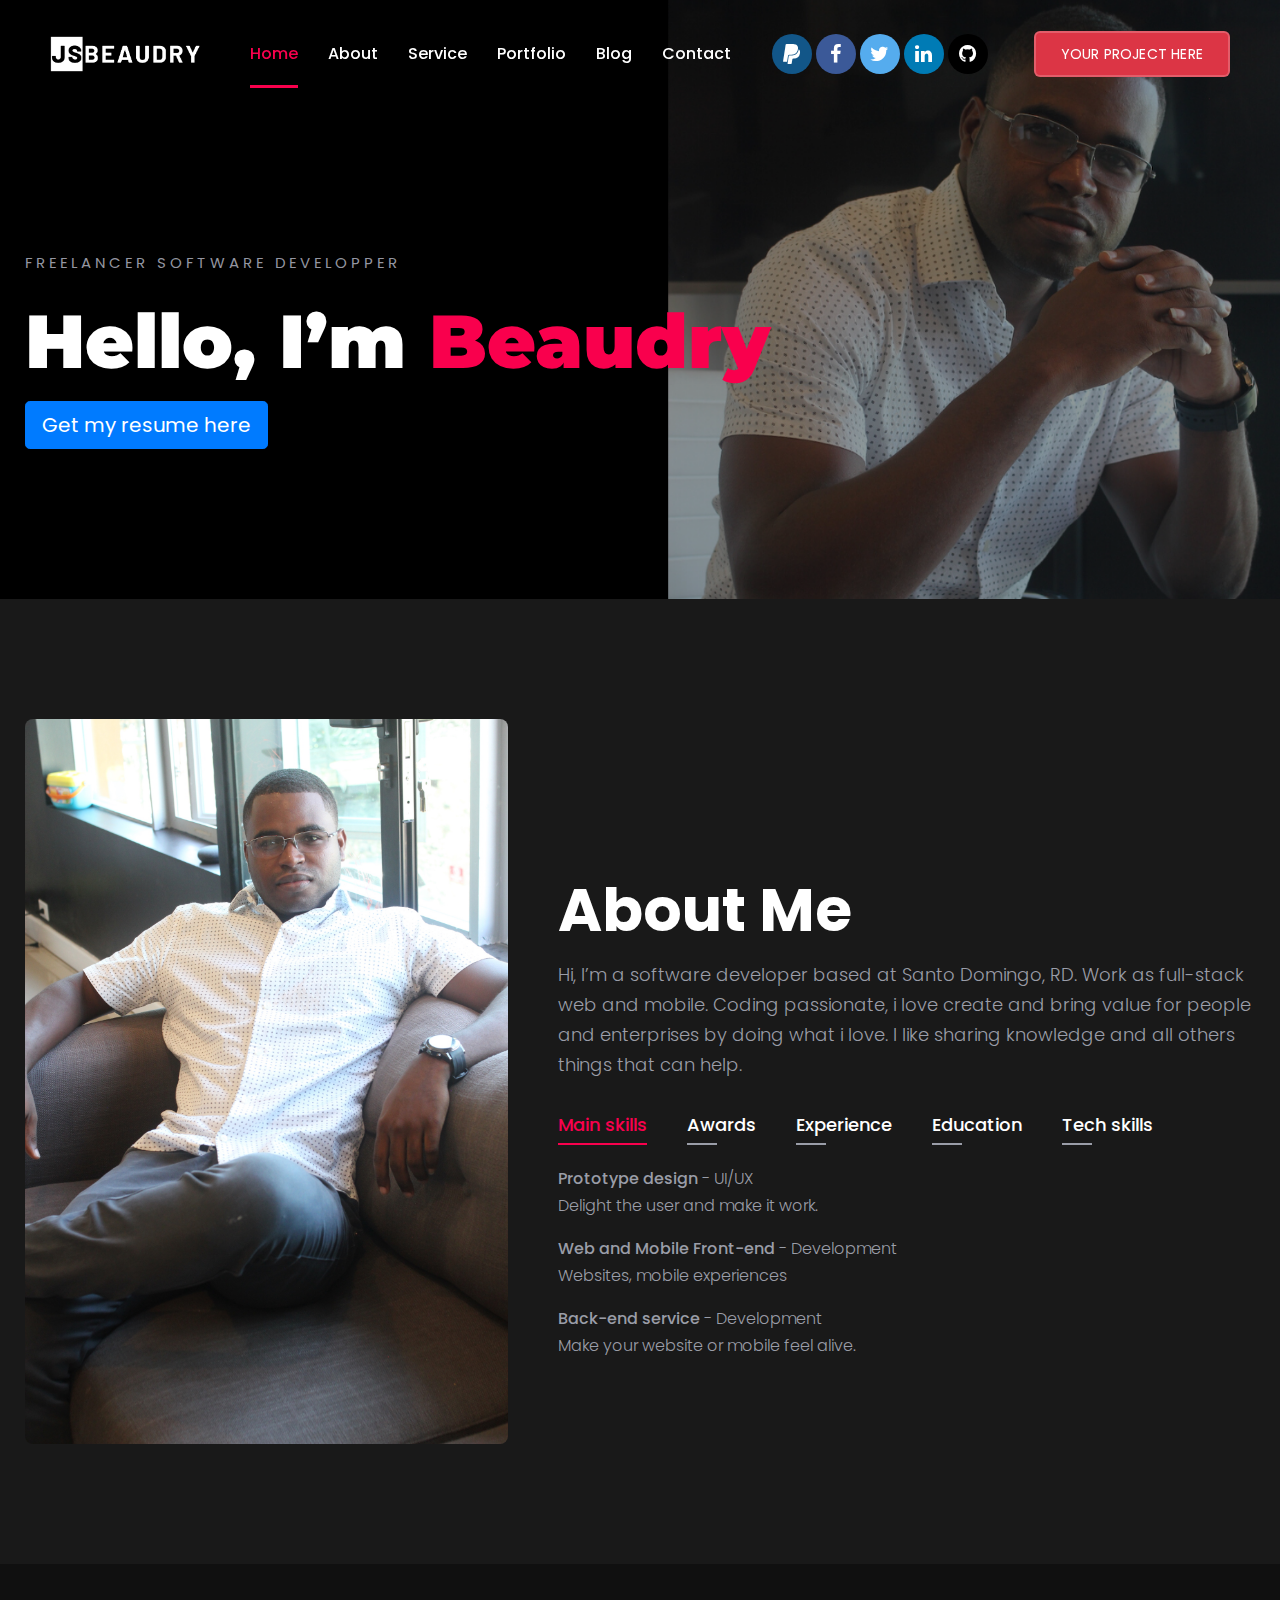
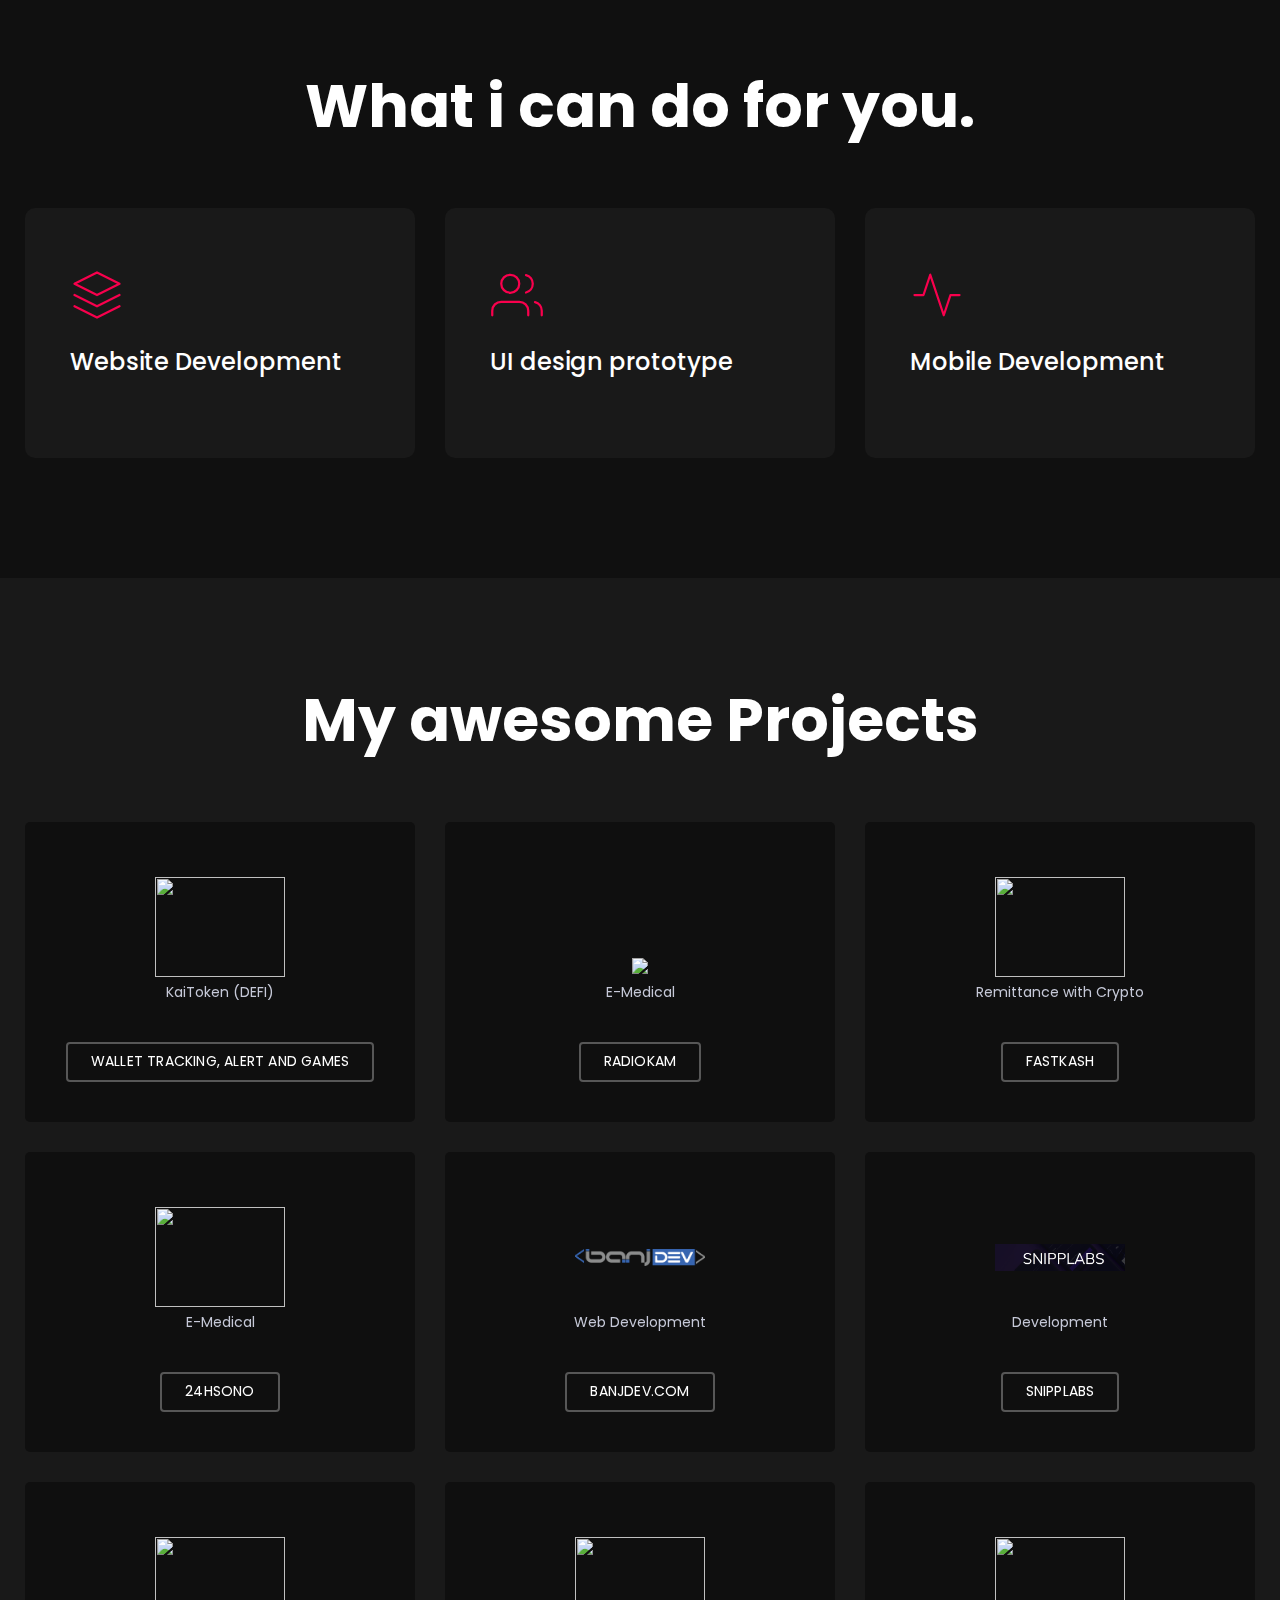
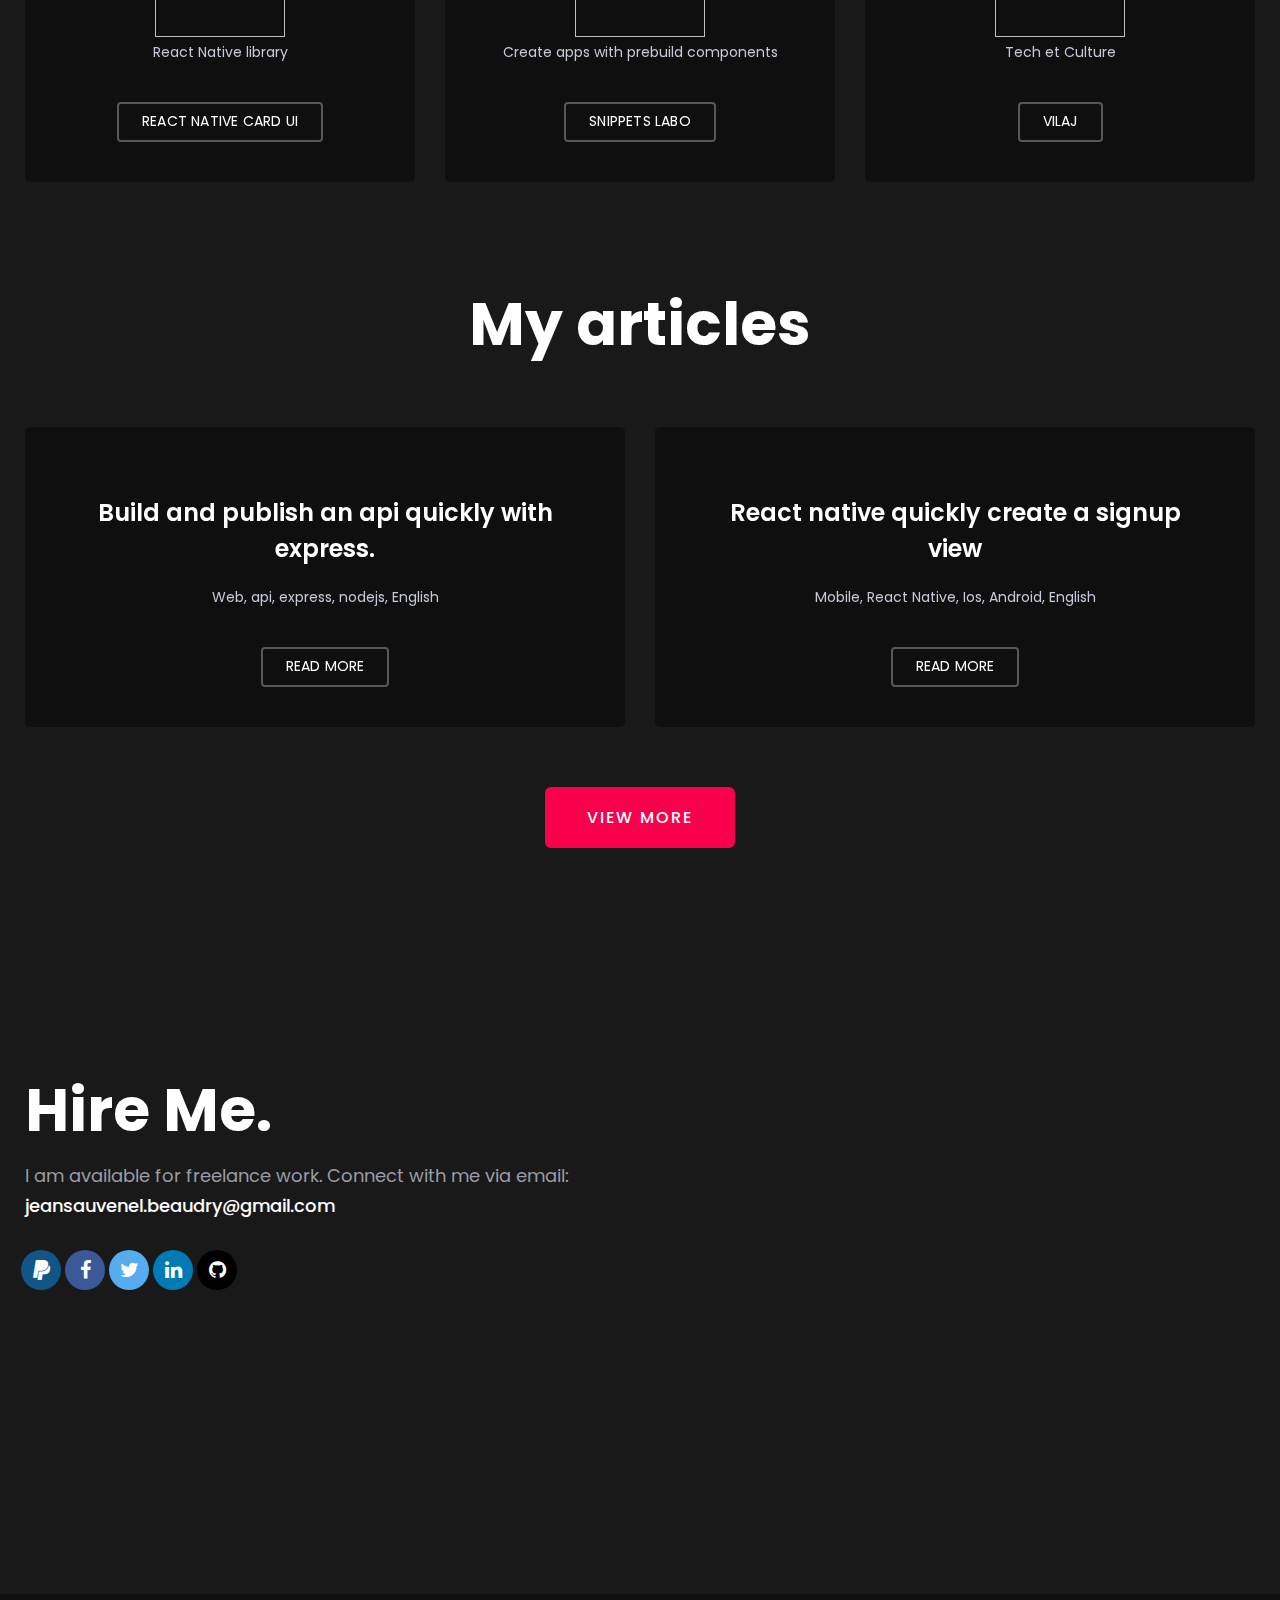
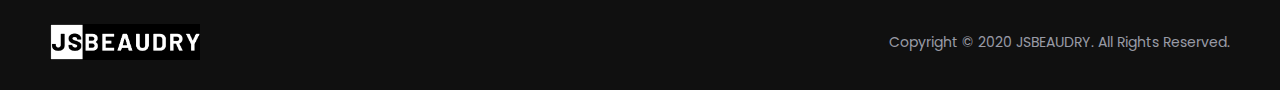
==== index.html @ ec5e7da2 "add kai" ====
<!DOCTYPE html>
<html class="no-js" lang="en">
<!-- Mirrored from rainbowit.net/html/trydo/04-landing-personal-portfolio-02.html by HTTrack Website Copier/3.x [XR&CO'2014], Mon, 04 May 2020 20:13:37 GMT -->

<head>
  <meta charset="utf-8" />
  <meta http-equiv="x-ua-compatible" content="ie=edge" />
  <title>
    JSBEAUDRY Personal Portfolio -
  </title>
  <meta name="robots" content="noindex, follow" />
  <meta name="description" content="" />
  <meta name="viewport" content="width=device-width, initial-scale=1, shrink-to-fit=no" />
  <link rel="stylesheet" href="https://cdnjs.cloudflare.com/ajax/libs/font-awesome/4.7.0/css/font-awesome.min.css">
  <!-- Favicon -->


  <!-- CSS
	============================================ -->
  <!-- Bootstrap CSS -->
  <link rel="stylesheet" href="./css/bootstrap.min.css" />

  <link rel="stylesheet" href="./css/lightbox.css" />
  <link rel="stylesheet" href="./css/plugins.css" />
  <link rel="stylesheet" href="./css/style.css" />

  <style>
    .fa {
      padding: 10px;
      font-size: 20px;
      width: 40px;
      color: "white";
      text-align: center;
      text-decoration: none;
      margin: 20px 2px;
      border-radius: 50%;
    }

    .fa:hover {
      opacity: 0.7;
    }

    .fa-facebook {
      background: #3B5998;
      color: white;
    }

    .fa-twitter {
      background: #55ACEE;
      color: white;
    }

    .fa-github {
      background: #000000;
      color: white;
    }

    .fa-linkedin {
      background: #007bb5;
      color: white;
    }


    .fa-instagram {
      background: #125688;
      color: white;
    }

    .fa-paypal {
      background: #125688;
      color: white;
    }
  </style>
</head>

<body class="position-relative spybody" data-spy="scroll" data-target=".navbar-example2" data-offset="150">
  <div class="main-page active-dark">
    <!-- Start Header Area  -->
    <header class="header-area header-style-two header--transparent color-black header--sticky">
      <div class="header-wrapper">
        <div class="header-left d-flex align-items-center">
          <div class="logo">
            <a href="index.html">
              <img src="./images/logo.png" alt="Creative Agency" style="width: 150px; object-fit: contain;" />
            </a>
          </div>


          <nav class="mainmenunav d-lg-block ml--50">
            <div class="navbar-example2">
              <!-- Start Mainmanu Nav -->
              <ul class="mainmenu nav nav-pills">
                <li class="nav-item">
                  <a class="nav-link smoth-animation active" href="#home">Home</a>
                </li>
                <li>
                  <a class="nav-link smoth-animation" href="#about">About</a>
                </li>
                <li class="nav-item">
                  <a class="nav-link smoth-animation" href="#service">Service</a>
                </li>
                <li class="nav-item">
                  <a class="nav-link smoth-animation" href="#portfolio">Portfolio</a>
                </li>
                <li class="nav-item">
                  <a class="nav-link smoth-animation" href="#articles">Blog</a>
                </li>
                <li class="nav-item">
                  <a class="nav-link smoth-animation" href="#contact">Contact</a>
                </li>
              </ul>
              <!-- End Mainmanu Nav -->
            </div>
          </nav>
        </div>
        <div class="header-right">
          <div class="social-share-inner">

            <ul class="social-share social-style--2 color-black d-flex justify-content-start liststyle">
              <a href="https://www.paypal.me/jsbeaudry91" target="_blank" class="fa fa-paypal"
                style="color: white;"></a>
              <a href="https://www.facebook.com/jsbeaudry" target="_blank" class="fa fa-facebook"
                style="color: white;"></a>
              <a href="https://twitter.com/jsbeaudry" target="_blank" class="fa fa-twitter" style="color: white;"></a>
              <a href="https://www.linkedin.com/in/jsbeaudry/" target="_blank" class="fa fa-linkedin"
                style="color: white;"></a>
              <a href="https://github.com/jsbeaudry" target="_blank" class="fa fa-github" style="color: white;"></a>
            </ul>
          </div>
          <div class="header-btn ml_md--20 ml_sm--0">
              <a class="rn-btn btn-danger" href="project.html"
                ><span>Your project Here</span></a
              >
            </div>
          <!-- Start Humberger Menu  -->
          <div class="humberger-menu d-block d-lg-none pl--20 pl_sm--10"
            style="position: absolute; top: 10px; right: 10px;">
            <span class="menutrigger text-white">
              <i data-feather="menu"></i>
            </span>
          </div>
          <!-- End Humberger Menu  -->
          <!-- Start Close Menu  -->
          <div class="close-menu d-block d-lg-none">
            <span class="closeTrigger">
              <i data-feather="x"></i>
            </span>
          </div>
          <!-- End Close Menu  -->
        </div>
      </div>
    </header>
    <!-- End Header Area  -->

    <!-- Start Page Wrapper  -->
    <main class="page-wrapper">
      <!-- Start Slider Area  -->
      <div class="rn-slider-area" id="home">
        <!-- Start Single Slide  -->
        <div
          class="slide personal-portfolio-slider slider-paralax slider-style-3 d-flex align-items-center justify-content-center bg_image bg_image--25">
          <div class="container">
            <div class="row">
              <div class="col-lg-12">
                <div class="inner text-left">
                  <span>Freelancer Software Developper</span>
                  <h1 class="title">
                    Hello, I’m <span>Beaudry</span> 
                  </h1>
                </div>
                  <a class="btn btn-primary btn-lg" target="blank" href="https://drive.google.com/file/d/14uWXB30YVBgSrLBr_p3SiALyazh1DAUQ/view?usp=sharing"
                ><span style="color: white;">Get my resume here</span></a
              >
              </div>
            </div>
          </div>
          <!-- End Single Slide  -->
        </div>
      </div>
      <!-- End Slider Area  -->

      <!-- Start About Area  -->
      <div class="about-area rn-section-gap bg_color--1" id="about">
        <div class="about-wrapper">
          <div class="container">
            <div class="row row--35 align-items-center">
              <div class="col-lg-5">
                <div class="thumbnail">
                  <img class="w-100" src="./images/image2.JPG" alt="About Images" />
                </div>
              </div>
              <div class="col-lg-7">
                <div class="about-inner inner pt--100 pt_sm--40 pt_md--40">
                  <div class="section-title">
                    <h2 class="title">About Me</h2>
                    <p class="description">
                      Hi, I’m a software developer based at Santo
                      Domingo, RD. Work as full-stack web and mobile. Coding
                      passionate, i love create and bring value for people and
                      enterprises by doing what i love. I like sharing
                      knowledge and all others things that can help.
                    </p>
                  </div>
                  <div class="tab-wrapper mt--30">
                    <ul class="nav nav-tabs tab-style--1" id="myTab" role="tablist">
                      <li class="nav-item">
                        <a class="nav-link active" id="mainskill" data-toggle="tab" href="#rn-mainskill" role="tab"
                          aria-controls="mainskill" aria-selected="true">Main skills</a>
                      </li>
                      <li class="nav-item">
                        <a class="nav-link" id="awards" data-toggle="tab" href="#rn-awards" role="tab"
                          aria-controls="awards" aria-selected="false">Awards</a>
                      </li>
                      <li class="nav-item">
                        <a class="nav-link" id="experience" data-toggle="tab" href="#rn-experience" role="tab"
                          aria-controls="experience" aria-selected="false">Experience</a>
                      </li>
                      <li class="nav-item">
                        <a class="nav-link" id="education" data-toggle="tab" href="#rn-education" role="tab"
                          aria-controls="education" aria-selected="false">Education</a>
                      </li>
                      <li class="nav-item">
                        <a class="nav-link" id="tech" data-toggle="tab" href="#rn-tech" role="tab" aria-controls="tech"
                          aria-selected="false">Tech skills</a>
                      </li>
                    </ul>
                    <div class="tab-content" id="myTabContent">
                      <div class="tab-pane fade show active" id="rn-mainskill" role="tabpanel"
                        aria-labelledby="mainskill">
                        <div class="single-tab-content">
                          <ul>
                            <li>
                              <a href="">Prototype design <span> - UI/UX</span></a>Delight the user and make it work.
                            </li>
                            <li>
                              <a href="">Web and Mobile Front-end<span>
                                  - Development</span></a>Websites, mobile experiences
                            </li>
                            <li>
                              <a href="">Back-end service
                                <span> - Development</span></a>Make your website or mobile feel alive.
                            </li>
                          </ul>
                        </div>
                      </div>
                      <div class="tab-pane fade" id="rn-awards" role="tabpanel" aria-labelledby="awards">
                        <div class="single-tab-content">
                          <ul>
                            <li>
                              <a href="">Banj contest (Banjdev)
                                <span>- Winner</span></a>
                              2018
                            </li>
                            <li>
                              <a href="">Haiti HackFest <span>- Winner</span></a>
                              2017
                            </li>
                          </ul>
                        </div>
                      </div>
                      <div class="tab-pane fade" id="rn-experience" role="tabpanel" aria-labelledby="experience">
                        <div class="single-tab-content">
                          <ul>
                            <li>
                              <a href="">Full-stack developer<span>
                                  - Freelance</span></a>
                              2019 - Current
                            </li>
                            <li>
                              <a href="">Mobile developer<span>
                                  - Parkour Studio (Haiti)</span></a>
                              2018 - 2019
                            </li>
                            <li>
                              <a href="">Back-end developer<span>
                                  - KNS (France remote)</span></a>
                              2017 - 2018
                            </li>
                            <li>
                              <a href="">Full-stack developer<span>
                                  - BRANA (Haiti)
                                </span></a>
                              2015- 2016
                            </li>
                          </ul>
                        </div>
                      </div>

                      <div class="tab-pane fade" id="rn-education" role="tabpanel" aria-labelledby="education">
                        <div class="single-tab-content">
                          <ul>
                            <li>
                              <a href=""><span> Self learning - Online</span></a>
                              All the time
                            </li>

                            <li>
                              <a href="">Bachelor degree Computer Science<span>
                                  - Ecole Superieure d'Infotronique
                                  d'Haiti</span></a>
                              2011 - 2015
                            </li>
                          </ul>
                        </div>
                      </div>
                      <div class="tab-pane fade" id="rn-tech" role="tabpanel" aria-labelledby="tech">
                        <div class="single-tab-content">
                          <ul>
                            <li>
                              <a href=""><span> <strong>Front-end</strong></span></a>
                              HTML5, CSS3, SCSS, LESS, Javascript, React (Js - Native), Android, Ios
                            </li>
                            <li>
                              <a href=""><span> <strong>Back-end</strong></span></a>
                              Nodejs, PHP, Firebase, Aws
                            </li>
                            <li>
                              <a href=""><span><strong>Database</strong> </span></a>
                              MSql, MongoDB, Blockchain
                            </li>




                          </ul>
                        </div>
                      </div>
                    </div>
                  </div>
                </div>
              </div>
            </div>
          </div>
        </div>
      </div>
      <!-- End About Area  -->

      <!-- Start Service Area  -->
      <div class="rn-service-area rn-section-gap bg_color--5" id="service">
        <div class="container">
          <div class="row">
            <div class="col-lg-12">
              <div class="section-title service-style--3 text-center mb--20 mb_sm--0 md_md--0">
                <h2 class="title">What i can do for you.</h2>
                <p></p>
              </div>
            </div>
          </div>
          <div class="row">
            <!-- Start Single Service  -->
            <div class="col-lg-4 col-md-6 col-sm-6 col-12 mt--40">
              <div class="single-service service__style--2 bg-color-gray">
                <a>
                  <div class="service">
                    <div class="icon">
                      <i data-feather="layers"></i>
                    </div>
                    <div class="content">
                      <h3 class="title">Website Development</h3>
                      <!-- <p>
                          By using some modern technologies i can create powerful web site for your need. React, NextJS, Nodejs ...
                        </p> -->
                    </div>
                  </div>
                </a>
              </div>
            </div>
            <!-- End Single Service  -->

            <!-- Start Single Service  -->
            <div class="col-lg-4 col-md-6 col-sm-6 col-12 mt--40">
              <div class="single-service service__style--2 bg-color-gray">
                <a>
                  <div class="service">
                    <div class="icon">
                      <i data-feather="users"></i>
                    </div>
                    <div class="content">
                      <h3 class="title">UI design prototype</h3>
                      <!-- <p>
                          Before building it's better to create a design for project. That's help you to project yourself on what need as product.
                        </p> -->
                    </div>
                  </div>
                </a>
              </div>
            </div>
            <!-- End Single Service  -->

            <!-- Start Single Service  -->
            <div class="col-lg-4 col-md-6 col-sm-6 col-12 mt--40">
              <div class="single-service service__style--2 bg-color-gray">
                <a>
                  <div class="service">
                    <div class="icon">
                      <i data-feather="activity"></i>
                    </div>
                    <div class="content">
                      <h3 class="title">Mobile Development</h3>
                      <!-- <p>
                          Almost everyone get a smartphone today, i can build your dream app and make it available for the world.
                        </p> -->
                    </div>
                  </div>
                </a>
              </div>
            </div>
            <!-- End Single Service  -->
          </div>
        </div>
      </div>
      <!-- Start Service Area  -->

      <!-- Start Portfolio Area  -->
      <div class="rn-portfolio-area rn-section-gap bg_color--1" id="portfolio">
        <div class="container">
          <div class="row">
            <div class="col-lg-12">
              <div class="section-title section-title--3 text-center mb--30">
                <h2 class="title">My awesome Projects</h2>
                <p>

                </p>
              </div>
            </div>
          </div>
          <div class="row">
             <div class="col-lg-4 col-md-6 col-sm-6 col-12 mt--30">
              <div class="portfolio text-center">
                <div class="thumbnail-inner">
                  <div class="thumbnail"></div>
                  <div class="bg-blr-image"></div>
                </div>
                <div class="content">
                  <div class="inner">
                    <img src="https://kaitoken.fun/assets/images/logo.png" width="130px" height="100px" style="object-fit: contain;" />
                    <p>KaiToken (DEFI)</p>

                    <div class="portfolio-button">
                      <a class="rn-btn" href="https://app.kaitoken.fun/" target="blank">Wallet Tracking, alert and games</a>
                    </div>
                  </div>
                </div>
              </div>
              <!-- End Single Portfolio  -->
            </div>
            <div class="col-lg-4 col-md-6 col-sm-6 col-12 mt--30">
              <div class="portfolio text-center">
                <div class="thumbnail-inner">
                  <div class="thumbnail"></div>
                  <div class="bg-blr-image"></div>
                </div>
                <div class="content">
                  <div class="inner">
                    <img src="https://www.radiokam.net/dashboard/assets/img/logo.jpg" width="130px" />
                    <p>E-Medical</p>

                    <div class="portfolio-button">
                      <a class="rn-btn" href="https://web.radiokam.com/" target="blank">Radiokam</a>
                    </div>
                  </div>
                </div>
              </div>
              <!-- End Single Portfolio  -->
            </div>
            <div class="col-lg-4 col-md-6 col-sm-6 col-12 mt--30">
              <div class="portfolio text-center">
                <div class="thumbnail-inner">
                  <div class="thumbnail"></div>
                  <div class="bg-blr-image"></div>
                </div>
                <div class="content">
                  <div class="inner">
                    <img src="https://fastkash.us/assets/img/gallery/gallery-1.jpg" width="130px" height="100px"
                      style="object-fit: contain;" />
                    <p>Remittance with Crypto</p>

                    <div class="portfolio-button">
                      <a class="rn-btn" href="https://fastkash.us/" target="blank">FastKash</a>
                    </div>
                  </div>
                </div>
              </div>
              <!-- End Single Portfolio  -->
            </div>
            <div class="col-lg-4 col-md-6 col-sm-6 col-12 mt--30">
              <div class="portfolio text-center">
                <div class="thumbnail-inner">
                  <div class="thumbnail"></div>
                  <div class="bg-blr-image"></div>
                </div>
                <div class="content">
                  <div class="inner">
                    <img src="https://www.24hsono.com/home/assets/img/icons/24hsono.jpeg" width="130px" height="100px"
                      style="object-fit: contain;" />
                    <p>E-Medical</p>

                    <div class="portfolio-button">
                      <a class="rn-btn" href="https://www.24hsono.com" target="blank">24hsono</a>
                    </div>
                  </div>
                </div>
              </div>
              <!-- End Single Portfolio  -->
            </div>
            <!-- Start Single Portfolio  -->
            <div class="col-lg-4 col-md-6 col-sm-6 col-12 mt--30">
              <div class="portfolio text-center">
                <div class="thumbnail-inner">
                  <div class="thumbnail"></div>
                  <div class="bg-blr-image"></div>
                </div>
                <div class="content">
                  <div class="inner">
                    <img src="./images/banjdevlog.png" width="130px" height="100px" style="object-fit: contain;" />
                    <p>Web Development</p>

                    <div class="portfolio-button">
                      <a class="rn-btn" href="https://banjdev.herokuapp.com/" target="blank">banjdev.com</a>
                    </div>
                  </div>
                </div>
              </div>
            </div>
            <!-- End Single Portfolio  -->

            <!-- Start Single Portfolio  -->
            <div class="col-lg-4 col-md-6 col-sm-6 col-12 mt--30">
              <div class="portfolio text-center">
                <div class="thumbnail-inner">
                  <div class="thumbnail"></div>
                  <div class="bg-blr-image"></div>
                </div>
                <div class="content">
                  <div class="inner">
                    <img src="./images/Snipplabs.png" width="130px" height="100px" style="object-fit: contain;" />
                    <p>Development</p>

                    <div class="portfolio-button">
                      <a class="rn-btn" href="https://snipplabs.xyz/" target="blank">Snipplabs</a>
                    </div>
                  </div>
                </div>
              </div>
            </div>
            <!-- End Single Portfolio  -->

            <!-- Start Single Portfolio  -->
            <div class="col-lg-4 col-md-6 col-sm-6 col-12 mt--30">
              <div class="portfolio text-center">
                <div class="thumbnail-inner">
                  <div class="thumbnail"></div>
                  <div class="bg-blr-image"></div>
                </div>
                <div class="content">
                  <div class="inner">
                    <img src="https://miro.medium.com/max/548/1*o474X_2eTiF2Dnn39h6Rjg.jpeg" width="130px"
                      height="100px" style="object-fit: contain;" />
                    <p>React Native library</p>

                    <div class="portfolio-button">
                      <a class="rn-btn" href="https://www.npmjs.com/package/react-native-card-ui" target="blank">React
                        Native Card UI</a>
                    </div>
                  </div>
                </div>
              </div>
              <!-- End Single Portfolio  -->
            </div>

            <div class="col-lg-4 col-md-6 col-sm-6 col-12 mt--30">
              <div class="portfolio text-center">
                <div class="thumbnail-inner">
                  <div class="thumbnail"></div>
                  <div class="bg-blr-image"></div>
                </div>
                <div class="content">
                  <div class="inner">
                    <img
                      src="https://brayve.net/wp-content/uploads/2020/04/16659/16-of-googles-best-dev-and-design-tools-in-2020.jpg"
                      width="130px" height="100px" style="object-fit: contain;" />
                    <p>Create apps with prebuild components</p>

                    <div class="portfolio-button">
                      <a class="rn-btn" href="https://snipplabsio-hx22gfnbi.now.sh/" target="blank">Snippets Labo</a>
                    </div>
                  </div>
                </div>
              </div>
              <!-- End Single Portfolio  -->
            </div>
            <div class="col-lg-4 col-md-6 col-sm-6 col-12 mt--30">
              <div class="portfolio text-center">
                <div class="thumbnail-inner">
                  <div class="thumbnail"></div>
                  <div class="bg-blr-image"></div>
                </div>
                <div class="content">
                  <div class="inner">
                    <img
                      src="https://encrypted-tbn0.gstatic.com/images?q=tbn%3AANd9GcS2H373CPBy7q0zKxhyPWxpszbXixl7peGY0w&usqp=CAU"
                      width="130px" height="100px" style="object-fit: contain;" />
                    <p>Tech et Culture</p>

                    <div class="portfolio-button">
                      <a class="rn-btn" href="https://vilaj.vercel.app/" target="blank">Vilaj</a>
                    </div>
                  </div>
                </div>
              </div>
              <!-- End Single Portfolio  -->
            </div>
           

            <div class="row">
              <!-- <div class="col-lg-12">
                <div class="view-more-btn mt--60 mt_sm--30 text-center">
                  <a class="rn-button-style--2 btn_solid" href="#">View More</a>
                </div>
              </div> -->
            </div>
          </div>
        </div>
        <!-- Start Portfolio Area  -->




        <!-- Start Portfolio Area  -->
        <div class="rn-portfolio-area rn-section-gap bg_color--1" id="articles">
          <div class="container">
            <div class="row">
              <div class="col-lg-12">
                <div class="section-title section-title--3 text-center mb--30">
                  <h2 class="title">My articles</h2>
                  <p>

                  </p>
                </div>
              </div>
            </div>
            <div class="row">
              <!-- Start Single Portfolio  -->
              <div class="col-lg-6 col-md-6 col-sm-6 col-12 mt--30">
                <div class="portfolio text-center">
                  <div class="thumbnail-inner">
                    <div class="thumbnail"></div>
                    <div class="bg-blr-image"></div>
                  </div>
                  <div class="content">
                    <div class="inner">
                      <h4>Build and publish an api quickly with express.</h4>
                      <p>Web, api, express, nodejs, English</p>

                      <div class="portfolio-button">
                        <a class="rn-btn"
                          href="https://dev.to/jsbeaudry/build-and-publish-an-api-quickly-with-express-1pgn"
                          target="blank">Read more</a>
                      </div>
                    </div>
                  </div>
                </div>
              </div>
              <!-- End Single Portfolio  -->
              <!-- Start Single Portfolio  -->
              <div class="col-lg-6 col-md-6 col-sm-6 col-12 mt--30">
                <div class="portfolio text-center">
                  <div class="thumbnail-inner">
                    <div class="thumbnail"></div>
                    <div class="bg-blr-image"></div>
                  </div>
                  <div class="content">
                    <div class="inner">
                      <h4>React native quickly create a signup view</h4>
                      <p>Mobile, React Native, Ios, Android, English</p>

                      <div class="portfolio-button">
                        <a class="rn-btn"
                          href="https://medium.com/@sauvenel2013/react-native-quickly-create-a-signup-view-e2b1812b9ea"
                          target="blank">Read more</a>
                      </div>
                    </div>
                  </div>
                </div>
              </div>
              <!-- End Single Portfolio  -->

            </div>
            <div class="row">
              <div class="col-lg-12">
                <div class="view-more-btn mt--60 mt_sm--30 text-center">
                  <a class="rn-button-style--2 btn_solid" href="blog.html">View More</a>
                </div>
              </div>
            </div>
          </div>
        </div>
        <!-- Start Portfolio Area  -->
        <!-- Start Contact Area  -->
        <div class="rn-contact-area rn-section-gap bg_color--1" id="contact">
          <div class="contact-form--1">
            <div class="container">
              <div class="row row--35 align-items-start">
                <div class="col-lg-6 order-2 order-lg-1">
                  <div class="section-title text-left mb--50 mb_sm--30 mb_md--30">
                    <h2 class="title">Hire Me.</h2>
                    <p class="description">
                      I am available for freelance work. Connect with me via

                      email:
                      <a href="mailto:jeansauvenel.beaudry@gmail.com"> jeansauvenel.beaudry@gmail.com</a>
                    </p>
                    <ul class="social-share social-style--2 color-black d-flex justify-content-start liststyle">
                      <a href="https://www.paypal.me/jsbeaudry91" target="_blank" class="fa fa-paypal"
                        style="color: white;"></a>
                      <a href="https://www.facebook.com/jsbeaudry" target="_blank" class="fa fa-facebook"
                        style="color: white;"></a>
                      <a href="https://twitter.com/jsbeaudry" target="_blank" class="fa fa-twitter"
                        style="color: white;"></a>
                      <a href="https://www.linkedin.com/in/jsbeaudry/" target="_blank" class="fa fa-linkedin"
                        style="color: white;"></a>
                      <a href="https://github.com/jsbeaudry" target="_blank" class="fa fa-github"
                        style="color: white;"></a>
                    </ul>
                  </div>
                </div>
                <div class="col-lg-3 order-1 order-lg-2">
                  <!-- <div class="thumbnail mb_md--30 mb_sm--30">
                    <img src="./image3.JPG" alt="trydo" style="height: 100;" />
                  </div> -->
                </div>
              </div>
            </div>
          </div>
        </div>
        <!-- End Contact Area  -->
    </main>
    <!-- End Page Wrapper  -->
    <!-- Start Footer Style Two  -->
    <div class="footer-style-2 ptb--30 bg_image bg_image--1" data-black-overlay="6">
      <div class="wrapper plr--50 plr_sm--20">
        <div class="row align-items-center justify-content-between">
          <div class="col-lg-4 col-md-6 col-sm-6 col-12">
            <div class="inner">
              <div class="logo text-center text-sm-left mb_sm--20">
                <a href="#">
                  <img src="./images/logo.png" alt="Logo images" style="width: 150px; object-fit: contain;" />
                </a>
              </div>
            </div>
          </div>
          <div class="col-lg-4 col-md-6 col-sm-6 col-12">
            <div class="inner text-center">

            </div>
          </div>
          <div class="col-lg-4 col-md-12 col-sm-12 col-12">
            <div class="inner text-lg-right text-center mt_md--20 mt_sm--20">
              <div class="text">
                <p>Copyright © 2020 JSBEAUDRY. All Rights Reserved.</p>
              </div>
            </div>
          </div>
        </div>
      </div>
    </div>
    <!-- End Footer Style Two  -->
  </div>
  <!-- JS
============================================ -->
  <!-- Modernizer JS -->
  <script src="./js/modernizr.min.js"></script>
  <!-- jQuery JS -->
  <script src="./js/jquery.js"></script>
  <!-- Bootstrap JS -->
  <script src="./js/bootstrap.min.js"></script>
  <script src="./js/stellar.js"></script>
  <script src="./js/particles.js"></script>
  <script src="./js/masonry.js"></script>
  <script src="./js/stickysidebar.js"></script>
  <script src="./js/contactform.js"></script>
  <script src="./js/plugins.min.js"></script>
  <!-- Main JS -->
  <script src="./js/main.js"></script>
</body>


</html>
---- css/plugins.css ----
/*====================
    Plugins Css 
======================*/
.slick-slider{position:relative;display:block;-webkit-box-sizing:border-box;box-sizing:border-box;-webkit-user-select:none;-moz-user-select:none;-ms-user-select:none;user-select:none;-webkit-touch-callout:none;-khtml-user-select:none;-ms-touch-action:pan-y;touch-action:pan-y;-webkit-tap-highlight-color:transparent}.slick-list{position:relative;display:block;overflow:hidden;margin:0;padding:0}.slick-list:focus{outline:none}.slick-list.dragging{cursor:pointer;cursor:hand}.slick-slider .slick-track,.slick-slider .slick-list{-webkit-transform:translate3d(0,0,0);-ms-transform:translate3d(0,0,0);transform:translate3d(0,0,0)}.slick-track{position:relative;top:0;left:0;display:block;margin-left:auto;margin-right:auto}.slick-track:before,.slick-track:after{display:table;content:''}.slick-track:after{clear:both}.slick-loading .slick-track{visibility:hidden}.slick-slide{display:none;float:left;height:100%;min-height:1px}[dir='rtl'] .slick-slide{float:right}.slick-slide img{display:block}.slick-slide.slick-loading img{display:none}.slick-slide.dragging img{pointer-events:none}.slick-initialized .slick-slide{display:block}.slick-loading .slick-slide{visibility:hidden}.slick-vertical .slick-slide{display:block;height:auto;border:1px solid transparent}.slick-arrow.slick-hidden{display:none}
.slick-loading .slick-list{background:#fff url(../../images/ajax-loader.gif) center center no-repeat}@font-face{font-family:'slick';font-weight:400;font-style:normal;src:url(../../fonts/slick.eot);src:url('../../fonts/slick.eot?#iefix') format('embedded-opentype'),url(../../fonts/slick.woff) format('woff'),url(../../fonts/slick.ttf) format('truetype'),url('../../fonts/slick.svg#slick') format('svg')}.slick-prev,.slick-next{font-size:0;line-height:0;position:absolute;top:50%;display:block;width:20px;height:20px;padding:0;-webkit-transform:translate(0,-50%);-ms-transform:translate(0,-50%);transform:translate(0,-50%);cursor:pointer;color:transparent;border:none;outline:none;background:transparent}.slick-prev:hover,.slick-prev:focus,.slick-next:hover,.slick-next:focus{color:transparent;outline:none;background:transparent}.slick-prev:hover:before,.slick-prev:focus:before,.slick-next:hover:before,.slick-next:focus:before{opacity:1}.slick-prev.slick-disabled:before,.slick-next.slick-disabled:before{opacity:.25}.slick-prev:before,.slick-next:before{font-family:'slick';font-size:20px;line-height:1;opacity:.75;color:white;-webkit-font-smoothing:antialiased;-moz-osx-font-smoothing:grayscale}.slick-prev{left:-25px}[dir='rtl'] .slick-prev{right:-25px;left:auto}.slick-prev:before{content:'â†'}[dir='rtl'] .slick-prev:before{content:'â†’'}.slick-next{right:-25px}[dir='rtl'] .slick-next{right:auto;left:-25px}.slick-next:before{content:'â†’'}[dir='rtl'] .slick-next:before{content:'â†'}.slick-dotted.slick-slider{margin-bottom:30px}.slick-dots{position:absolute;bottom:-25px;display:block;width:100%;padding:0;margin:0;list-style:none;text-align:center}.slick-dots li{position:relative;display:inline-block;width:20px;height:20px;margin:0 5px;padding:0;cursor:pointer}.slick-dots li button{font-size:0;line-height:0;display:block;width:20px;height:20px;padding:5px;cursor:pointer;color:transparent;border:0;outline:none;background:transparent}.slick-dots li button:hover,.slick-dots li button:focus{outline:none}.slick-dots li button:hover:before,.slick-dots li button:focus:before{opacity:1}.slick-dots li button:before{font-family:'slick';font-size:6px;line-height:20px;position:absolute;top:0;left:0;width:20px;height:20px;content:'â€¢';text-align:center;opacity:.25;color:black;-webkit-font-smoothing:antialiased;-moz-osx-font-smoothing:grayscale}.slick-dots li.slick-active button:before{opacity:.75;color:black}
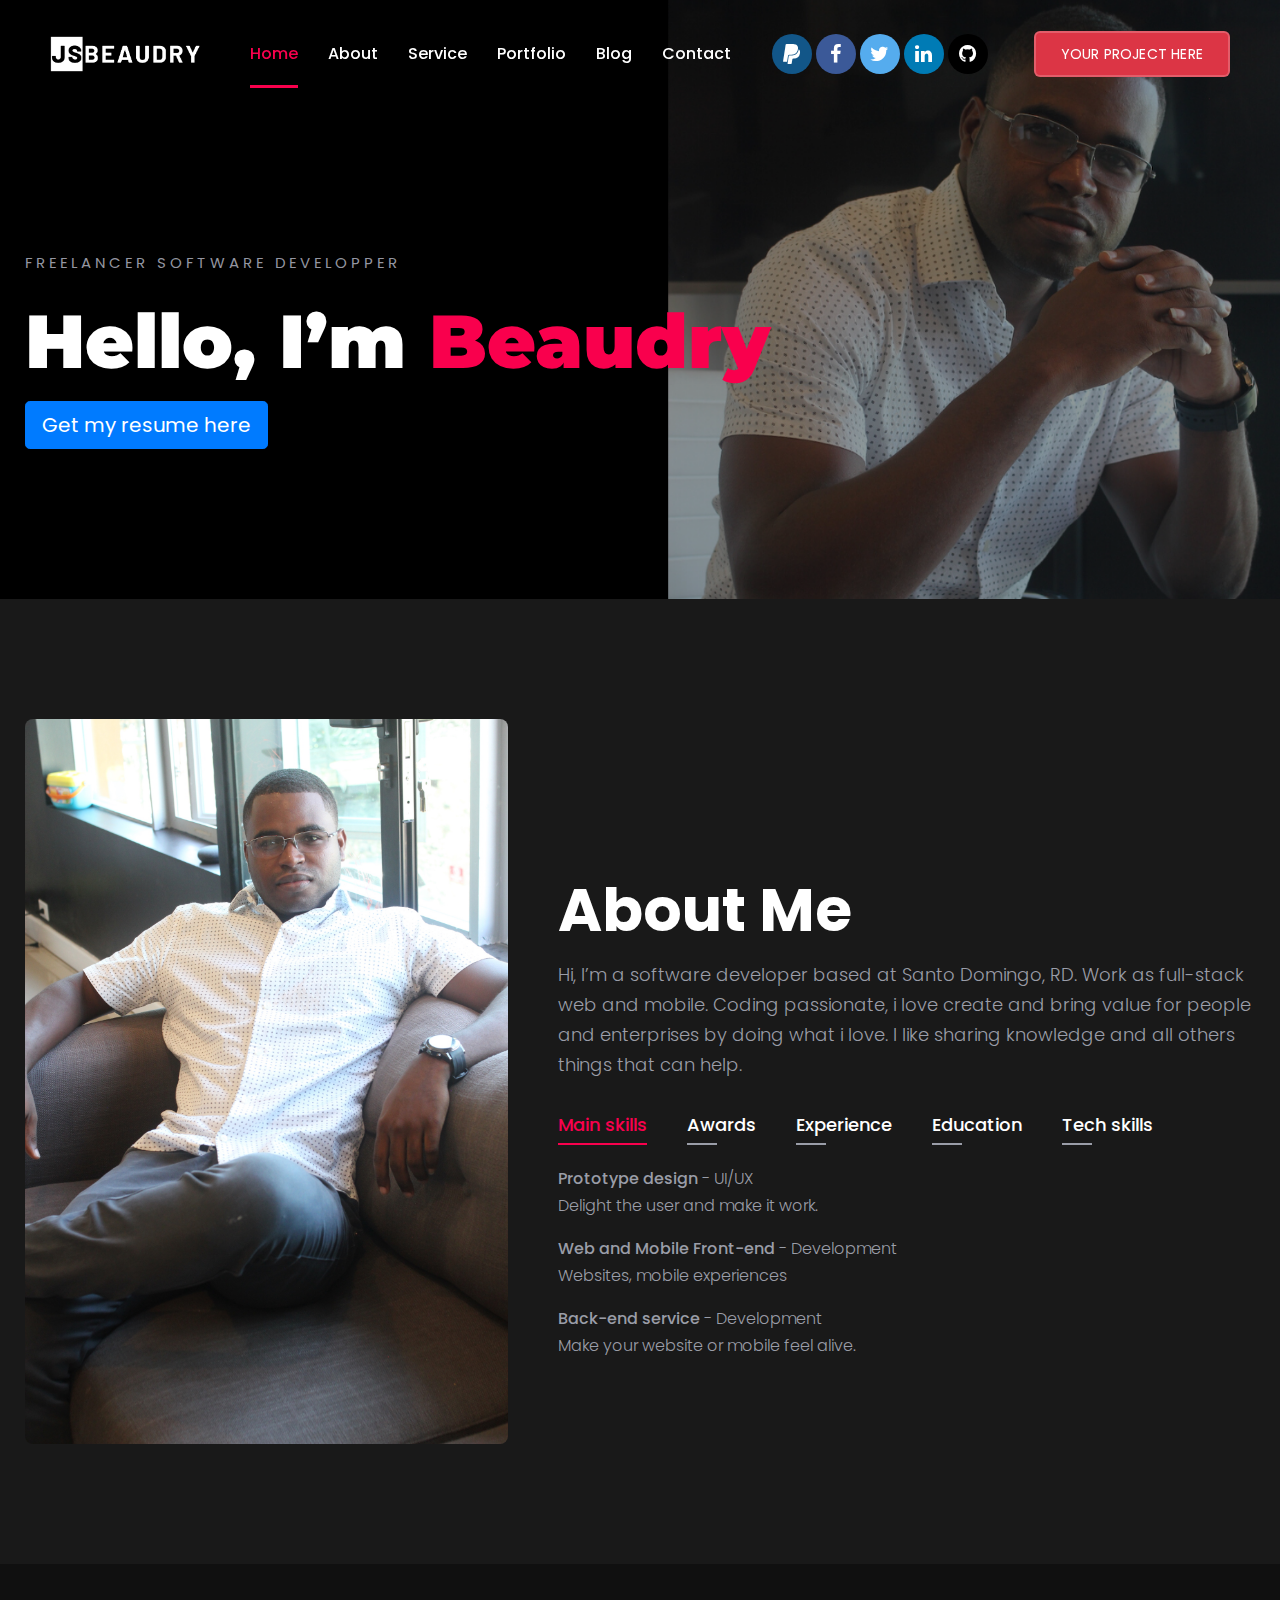
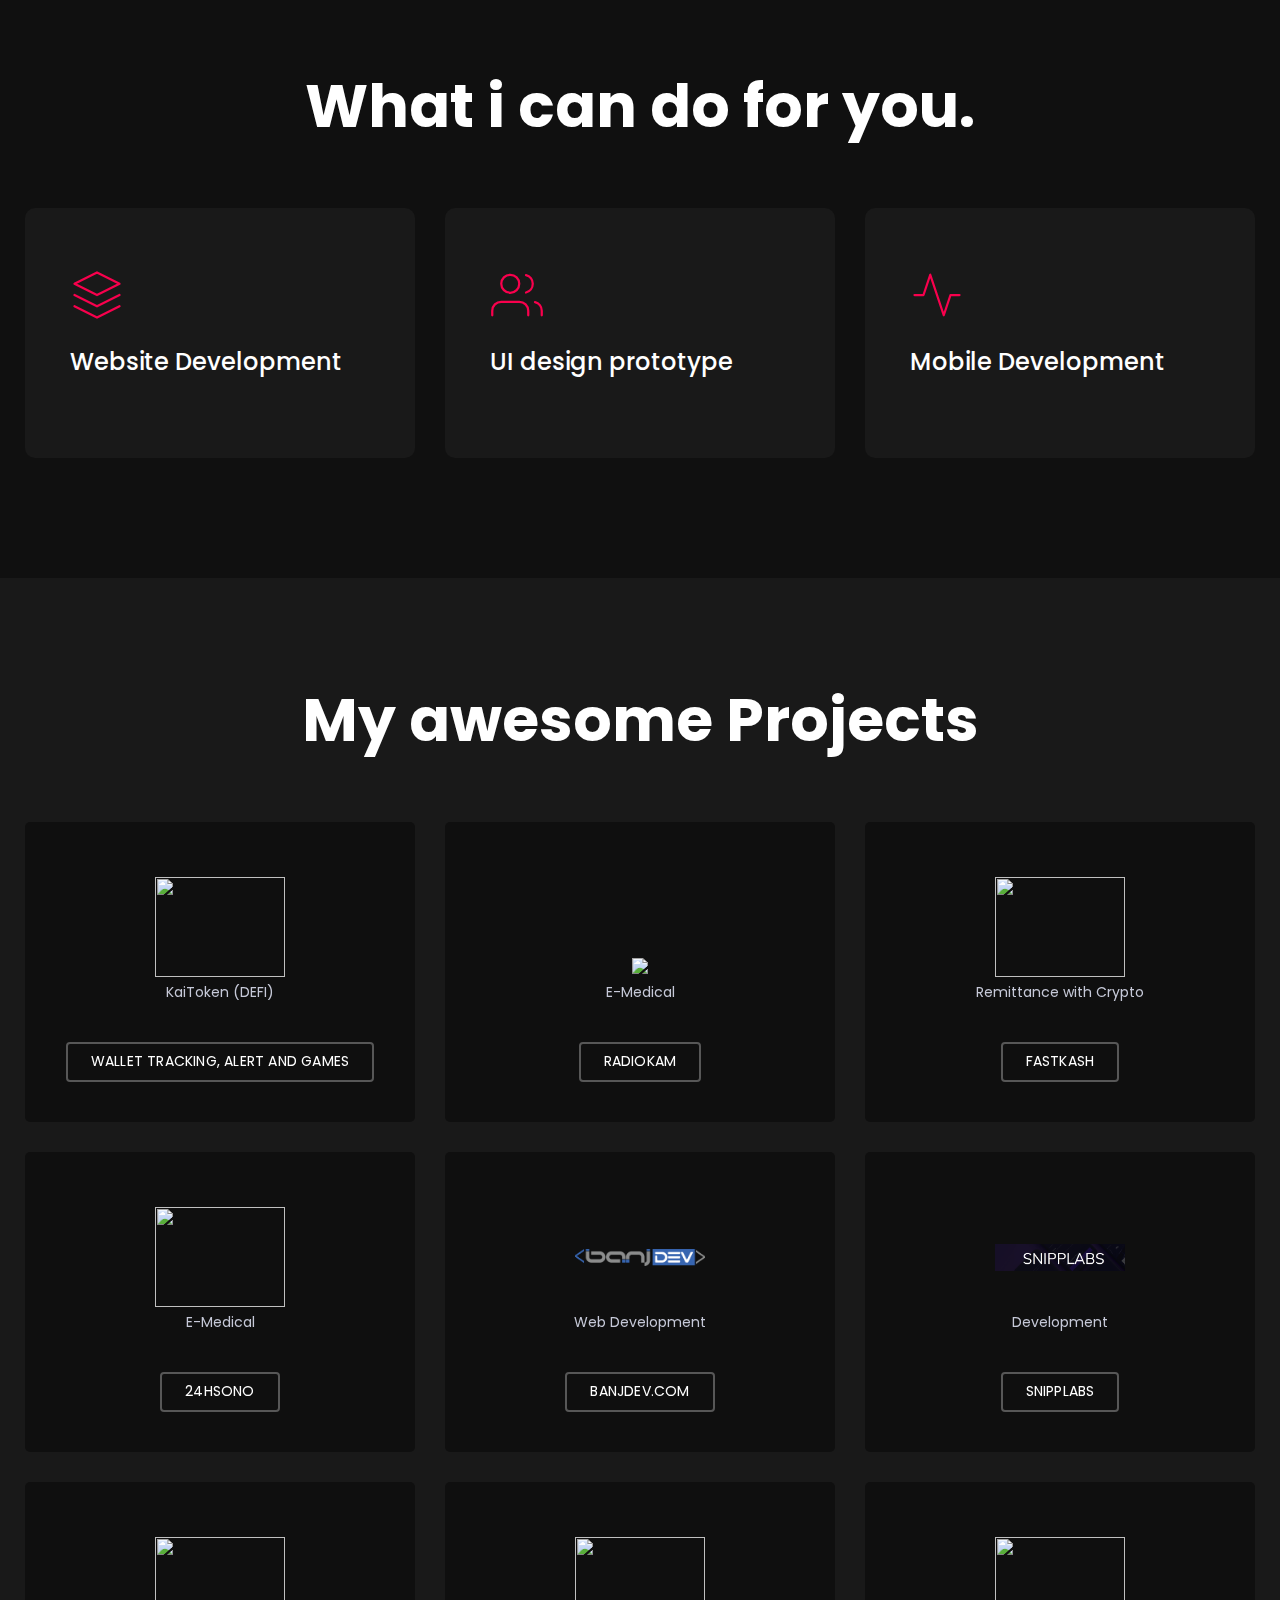
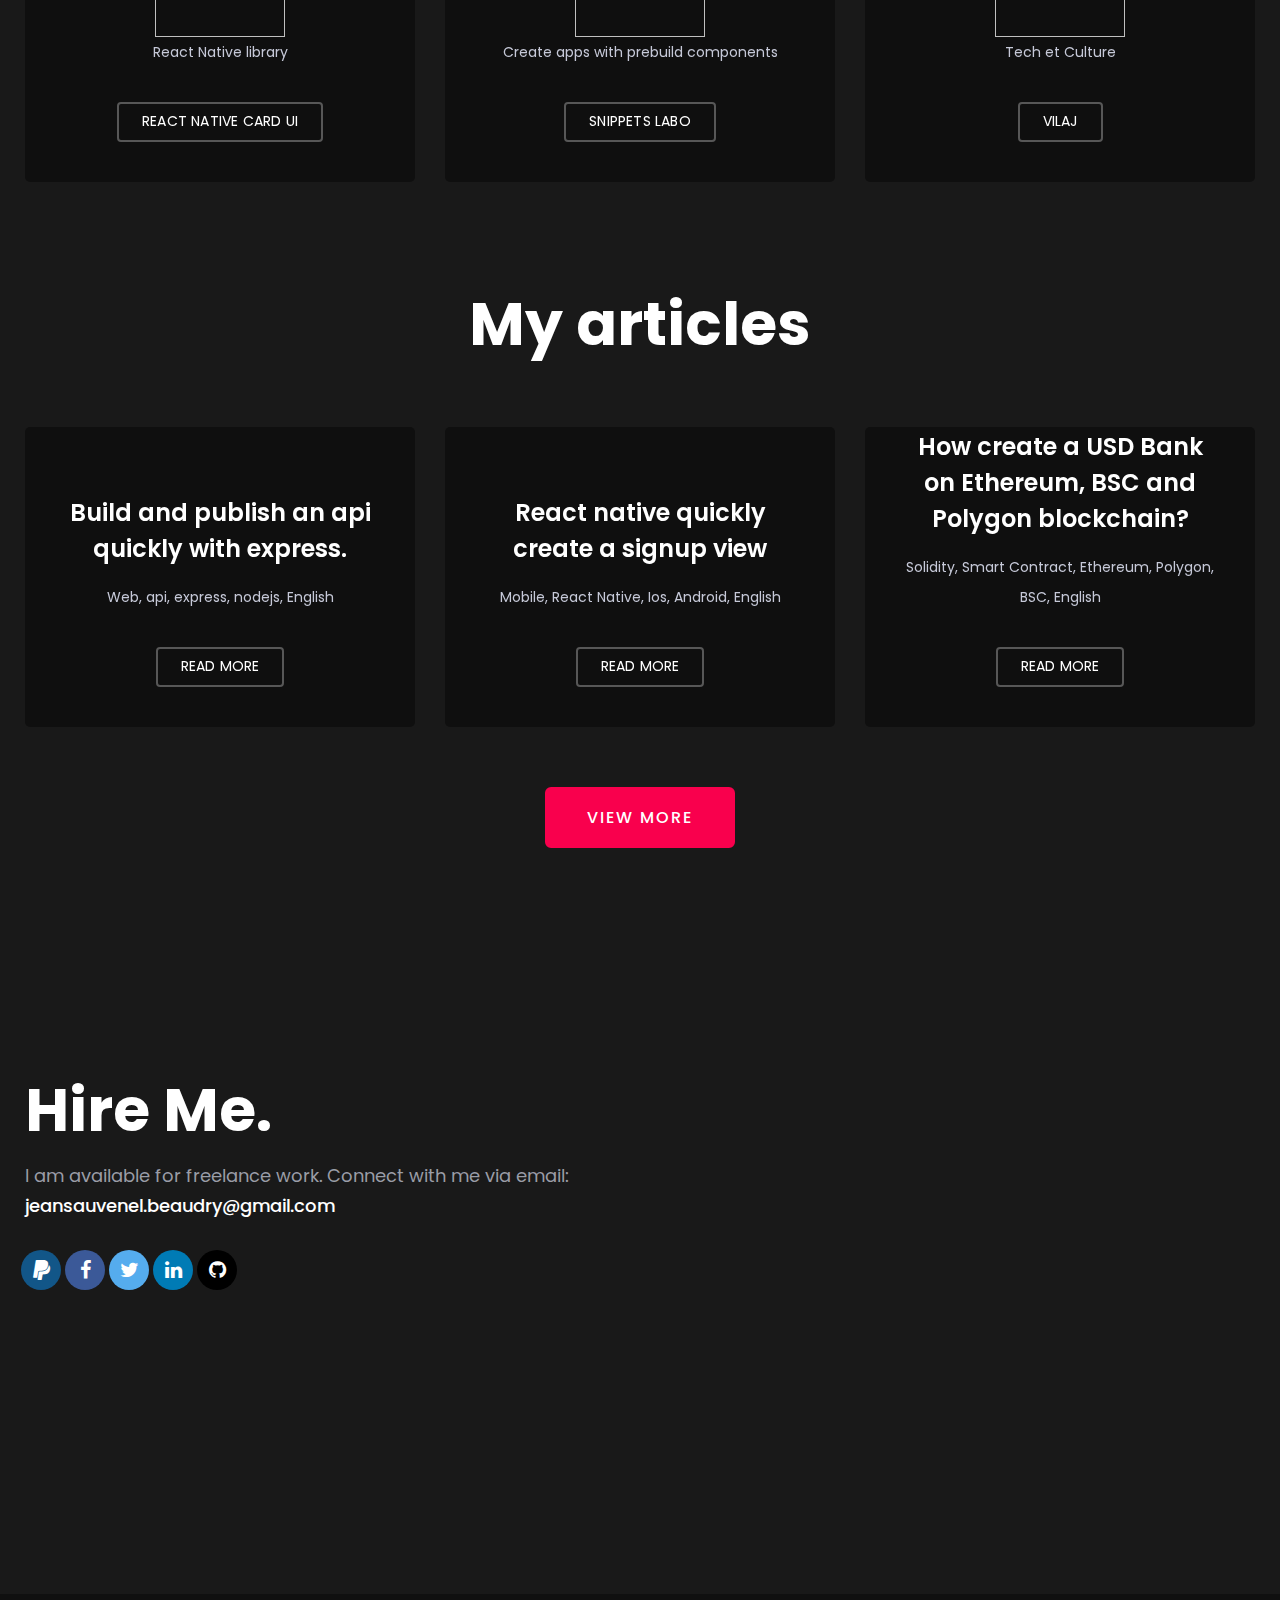
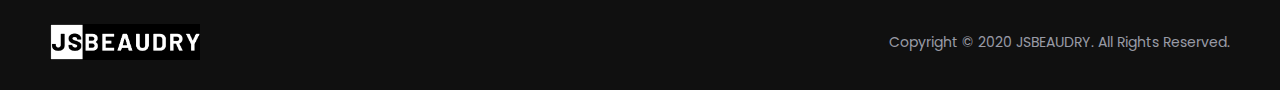
==== commit 3b032cac: "Add new article" ====
--- a/index.html
+++ b/index.html
@@ -641,7 +641,7 @@
             </div>
             <div class="row">
               <!-- Start Single Portfolio  -->
-              <div class="col-lg-6 col-md-6 col-sm-6 col-12 mt--30">
+              <div class="col-lg-4 col-md-4 col-sm-6 col-12 mt--30">
                 <div class="portfolio text-center">
                   <div class="thumbnail-inner">
                     <div class="thumbnail"></div>
@@ -663,7 +663,7 @@
               </div>
               <!-- End Single Portfolio  -->
               <!-- Start Single Portfolio  -->
-              <div class="col-lg-6 col-md-6 col-sm-6 col-12 mt--30">
+              <div class="col-lg-4 col-md-4 col-sm-6 col-12 mt--30">
                 <div class="portfolio text-center">
                   <div class="thumbnail-inner">
                     <div class="thumbnail"></div>
@@ -677,6 +677,28 @@
                       <div class="portfolio-button">
                         <a class="rn-btn"
                           href="https://medium.com/@sauvenel2013/react-native-quickly-create-a-signup-view-e2b1812b9ea"
+                          target="blank">Read more</a>
+                      </div>
+                    </div>
+                  </div>
+                </div>
+              </div>
+              <!-- End Single Portfolio  -->
+  <!-- Start Single Portfolio  -->
+              <div class="col-lg-4 col-md-4 col-sm-6 col-12 mt--30">
+                <div class="portfolio text-center">
+                  <div class="thumbnail-inner">
+                    <div class="thumbnail"></div>
+                    <div class="bg-blr-image"></div>
+                  </div>
+                  <div class="content">
+                    <div class="inner">
+                      <h4>How create a USD Bank on Ethereum, BSC and Polygon blockchain?</h4>
+                      <p>Solidity, Smart Contract, Ethereum, Polygon, BSC, English</p>
+
+                      <div class="portfolio-button">
+                        <a class="rn-btn"
+                          href="https://dev.to/jsbeaudry/how-create-a-usd-bank-on-eth-bsc-polygon-27h9"
                           target="blank">Read more</a>
                       </div>
                     </div>
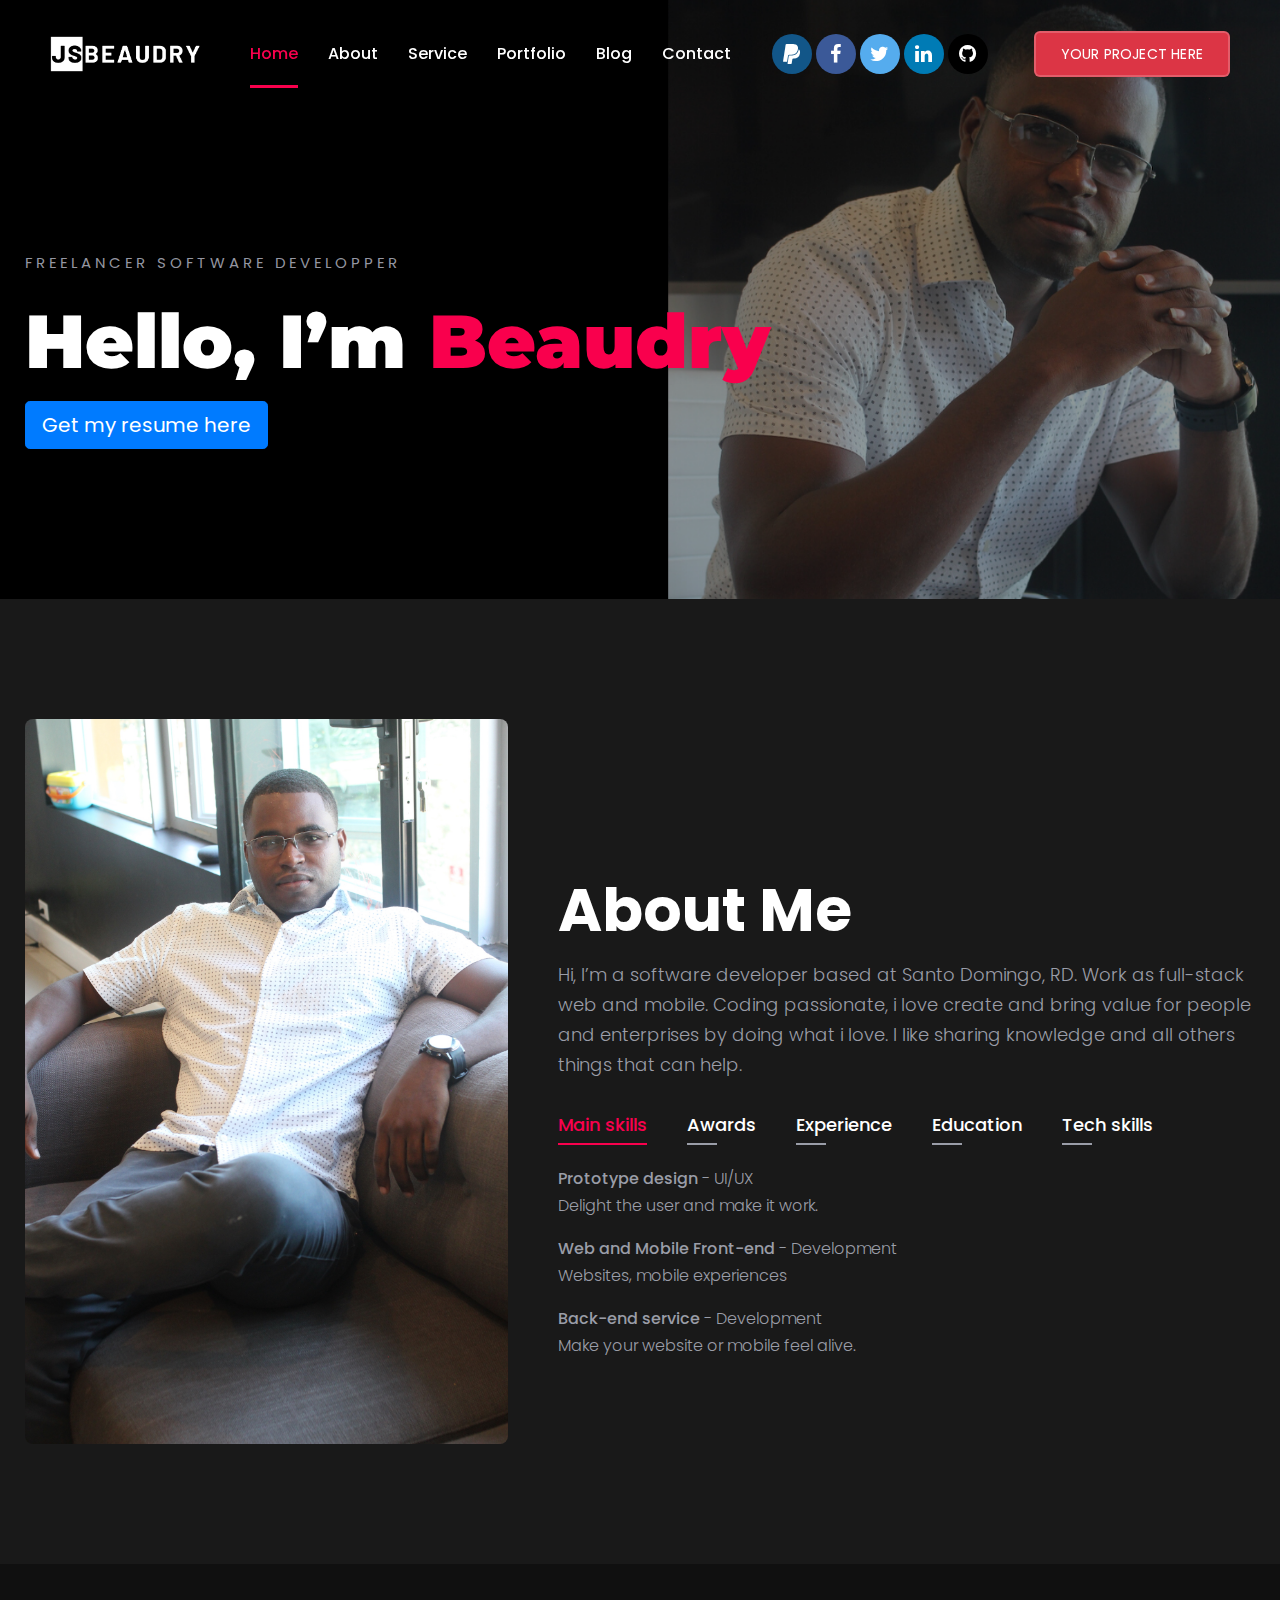
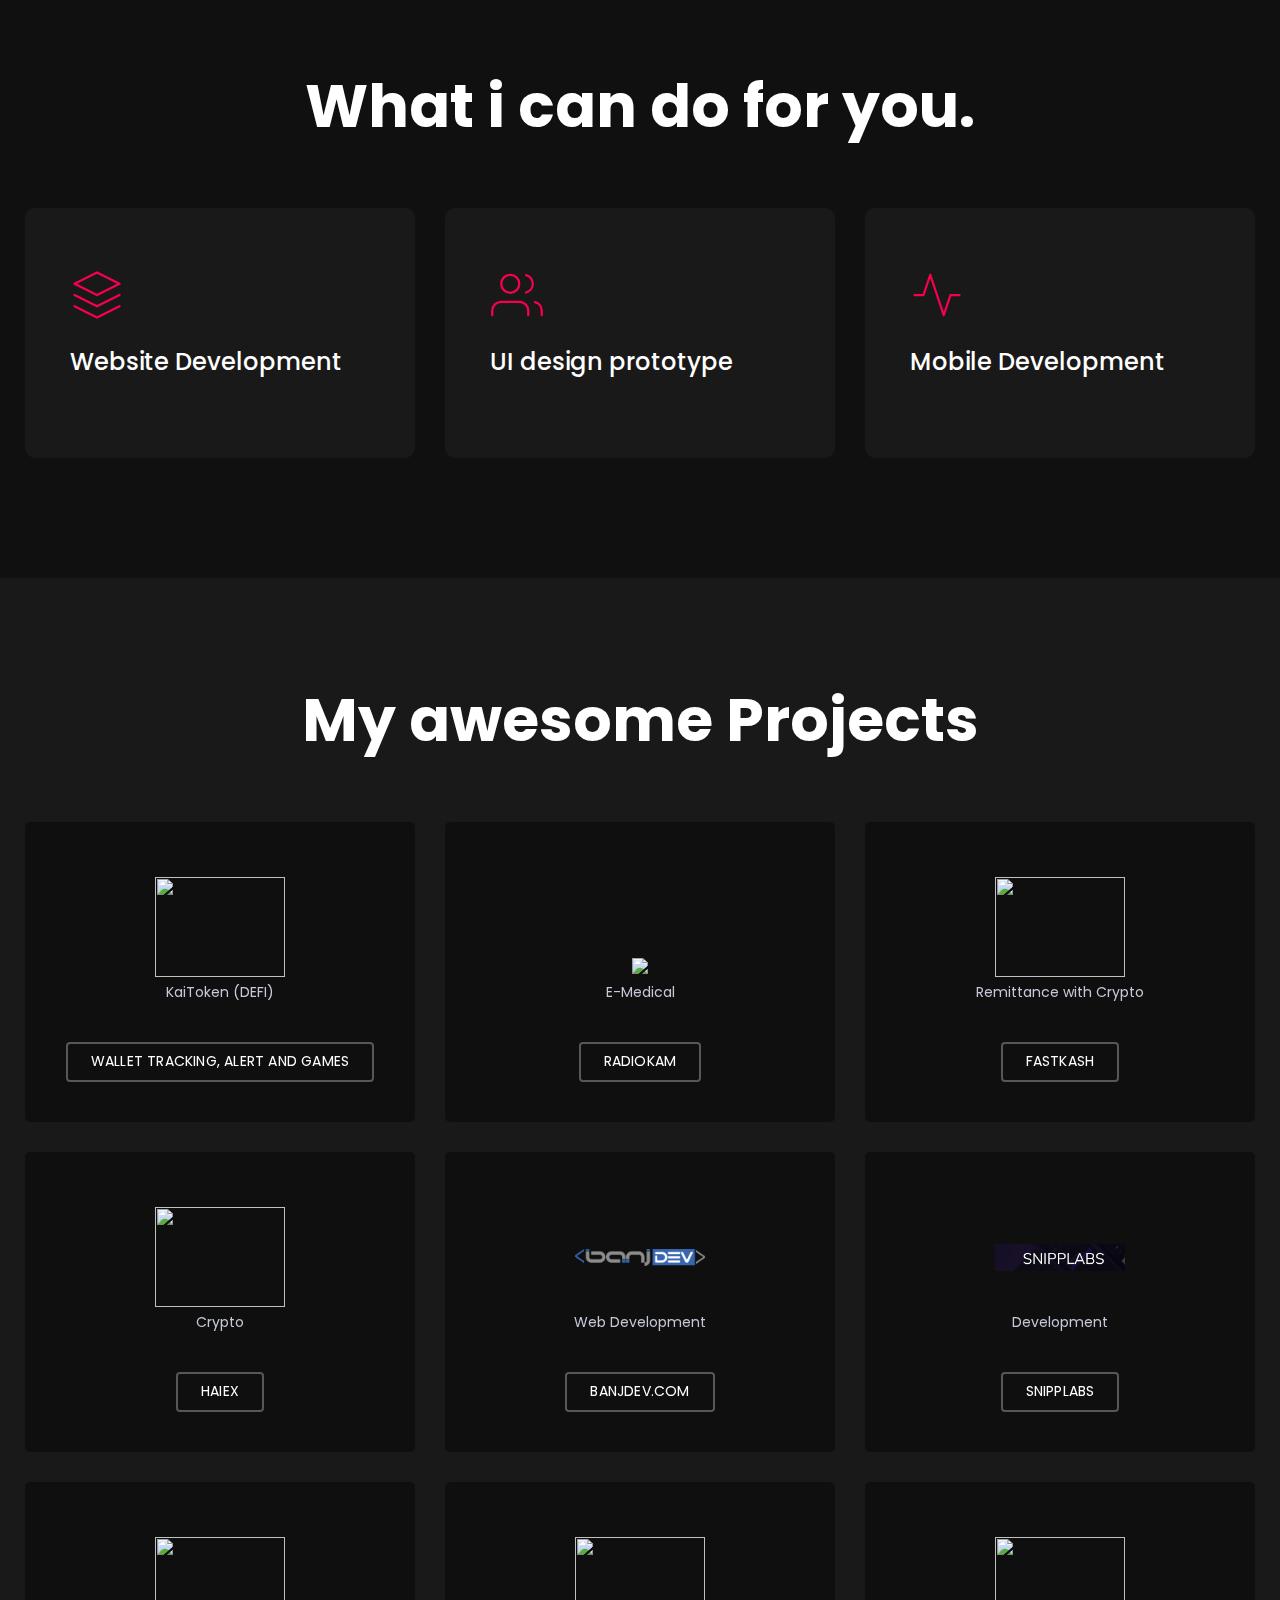
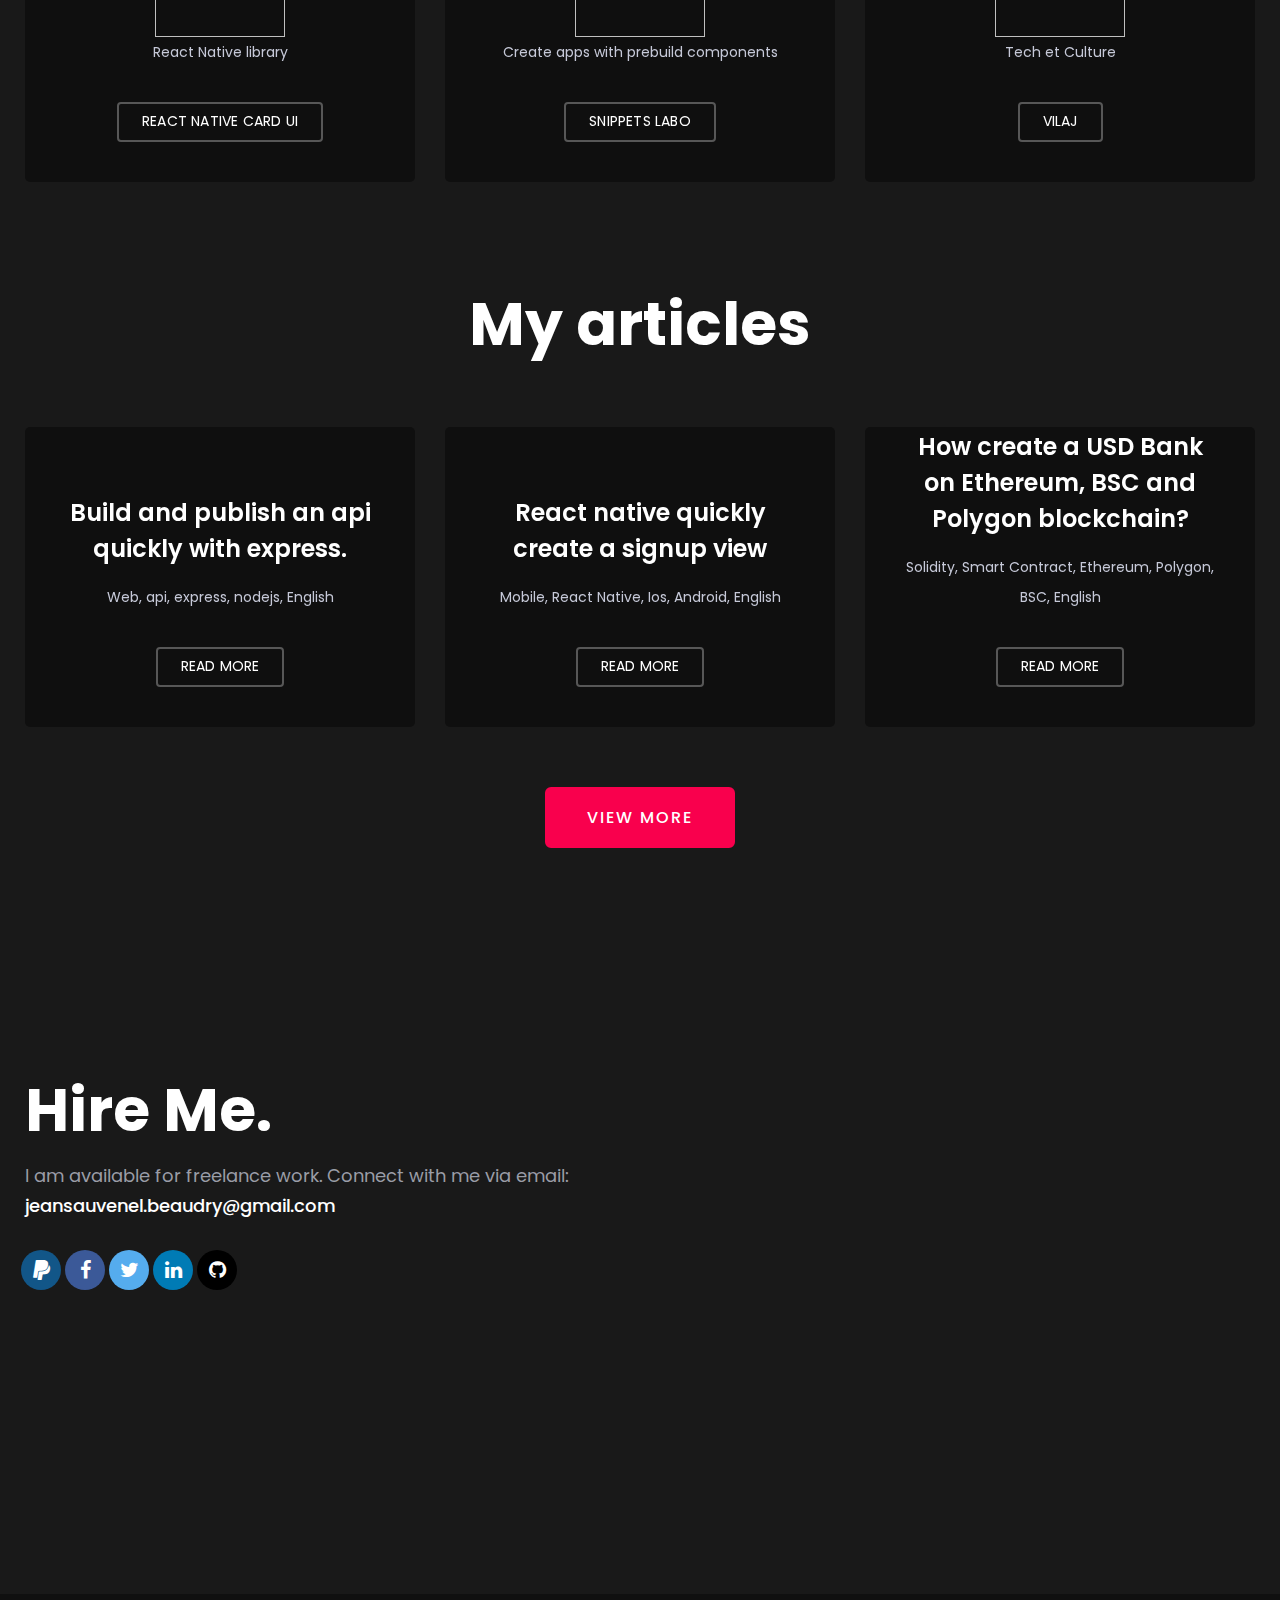
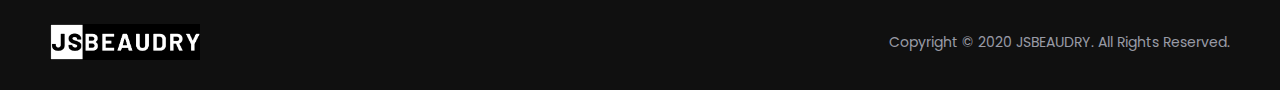
==== commit 369186c0: "Add project" ====
--- a/index.html
+++ b/index.html
@@ -491,17 +491,17 @@
                 </div>
                 <div class="content">
                   <div class="inner">
-                    <img src="https://www.24hsono.com/home/assets/img/icons/24hsono.jpeg" width="130px" height="100px"
+                    <img src="https://www.haiex.io/assets/img/icons/brands/haieximage.jpg" width="130px" height="100px"
                       style="object-fit: contain;" />
-                    <p>E-Medical</p>
+                    <p>Crypto</p>
 
                     <div class="portfolio-button">
-                      <a class="rn-btn" href="https://www.24hsono.com" target="blank">24hsono</a>
-                    </div>
-                  </div>
-                </div>
-              </div>
-              <!-- End Single Portfolio  -->
+                      <a class="rn-btn" href="https://www.haiex.io/" target="blank">HAIEX</a>
+                    </div>
+                  </div>
+                </div>
+              </div>
+            
             </div>
             <!-- Start Single Portfolio  -->
             <div class="col-lg-4 col-md-6 col-sm-6 col-12 mt--30">
@@ -516,7 +516,7 @@
                     <p>Web Development</p>
 
                     <div class="portfolio-button">
-                      <a class="rn-btn" href="https://banjdev.herokuapp.com/" target="blank">banjdev.com</a>
+                      <a class="rn-btn" href="https://banjdev.ht" target="blank">banjdev.com</a>
                     </div>
                   </div>
                 </div>
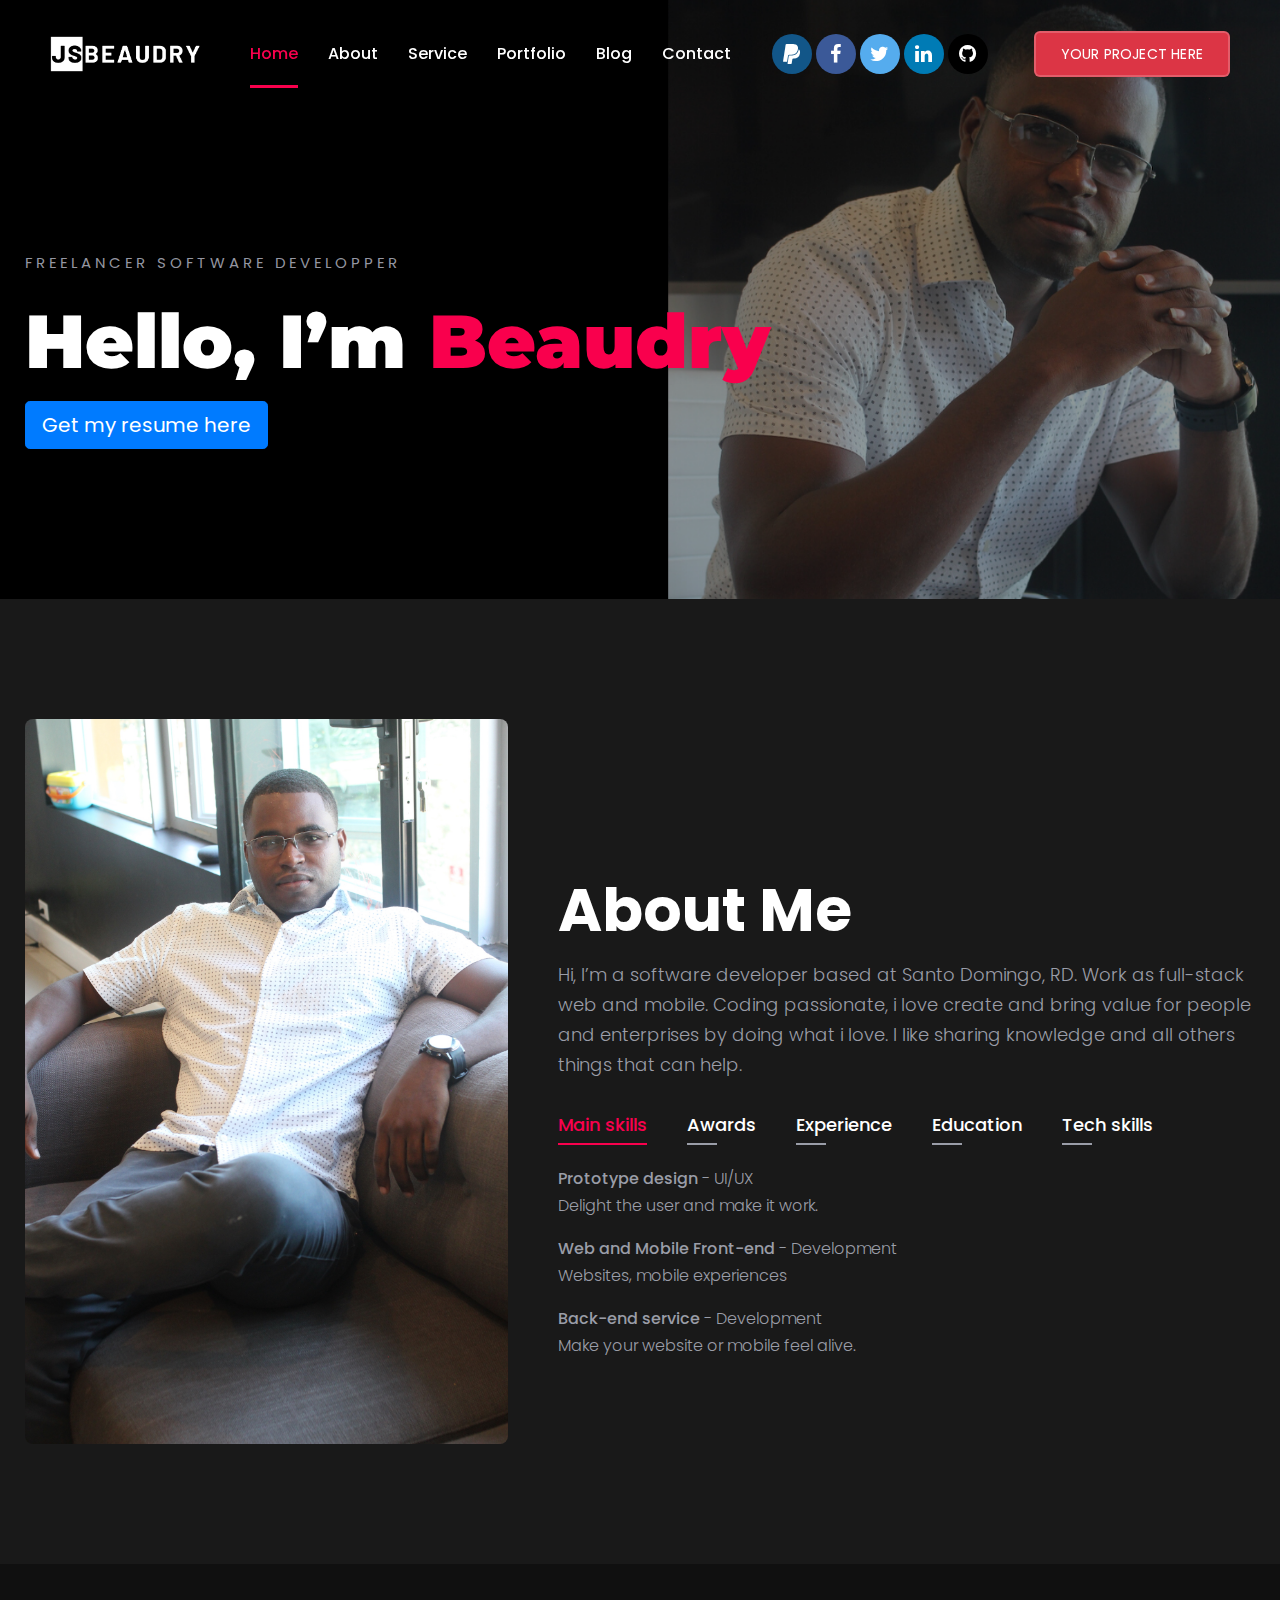
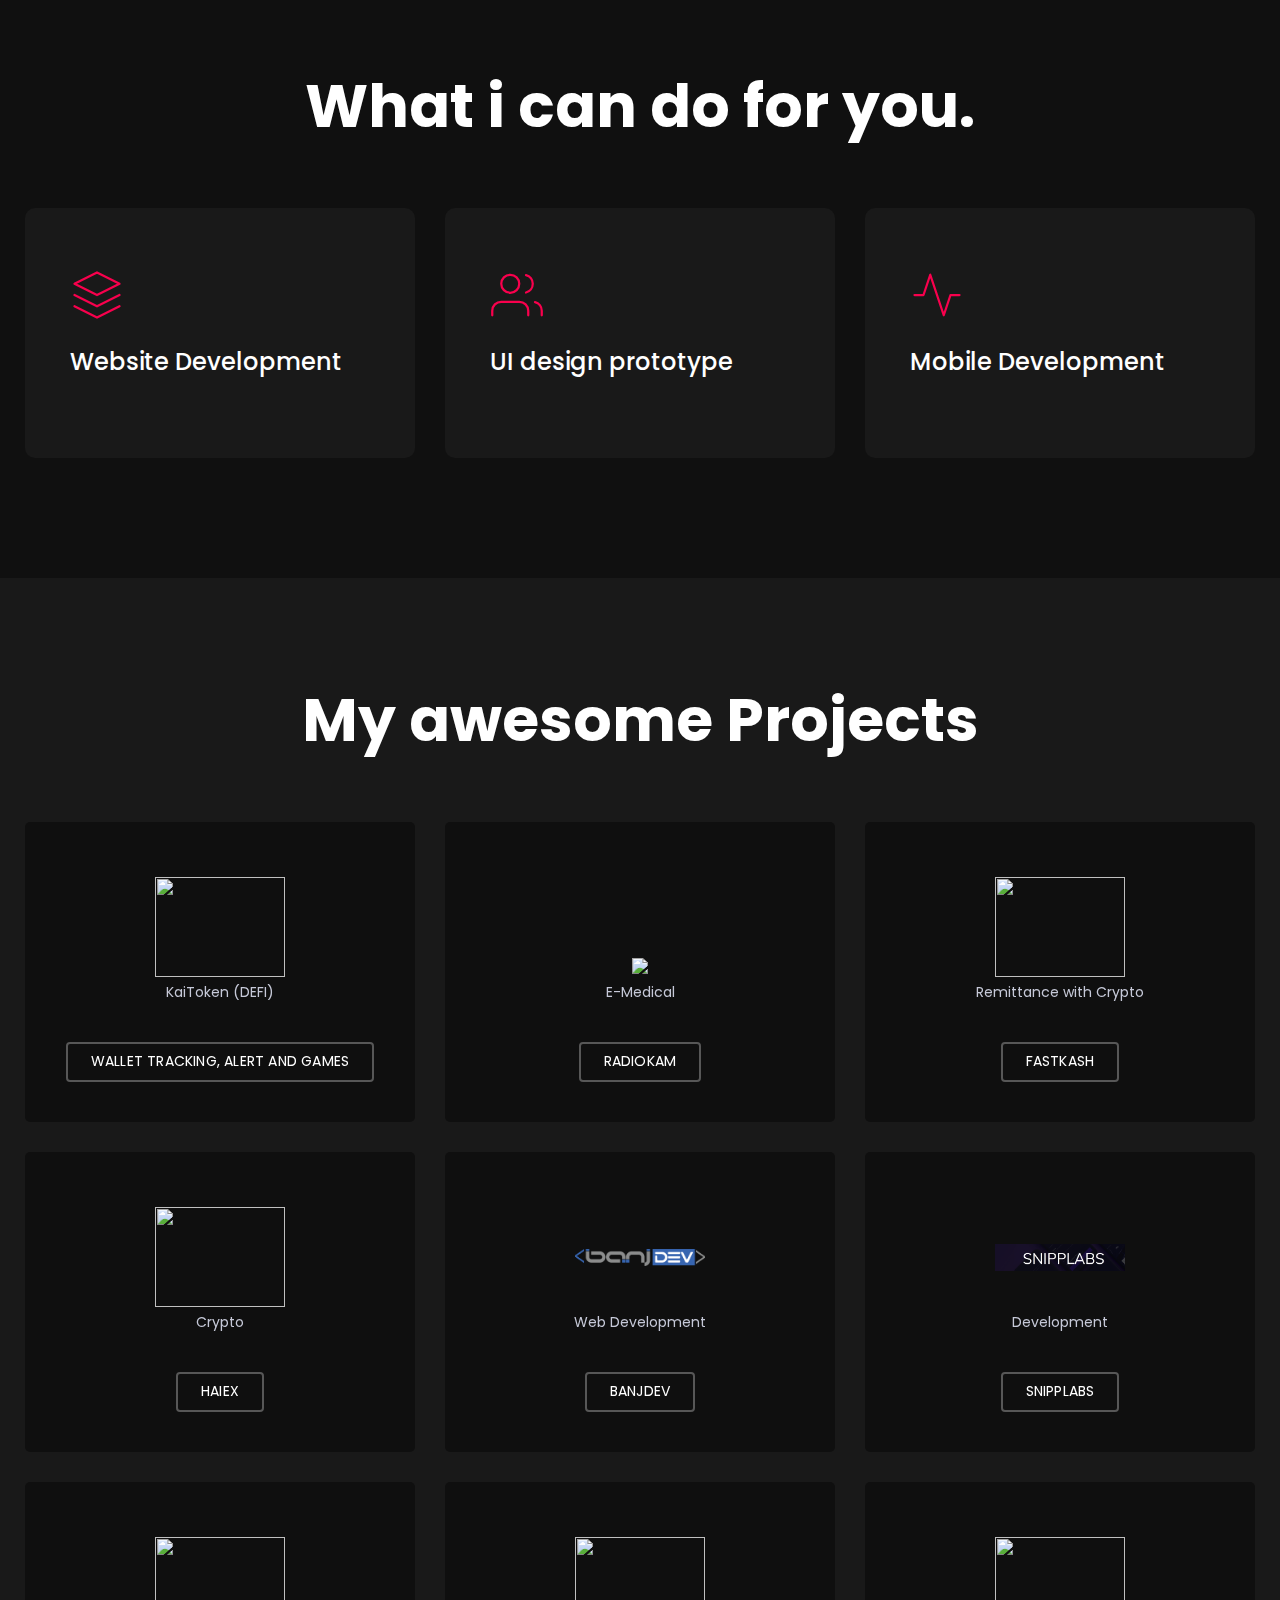
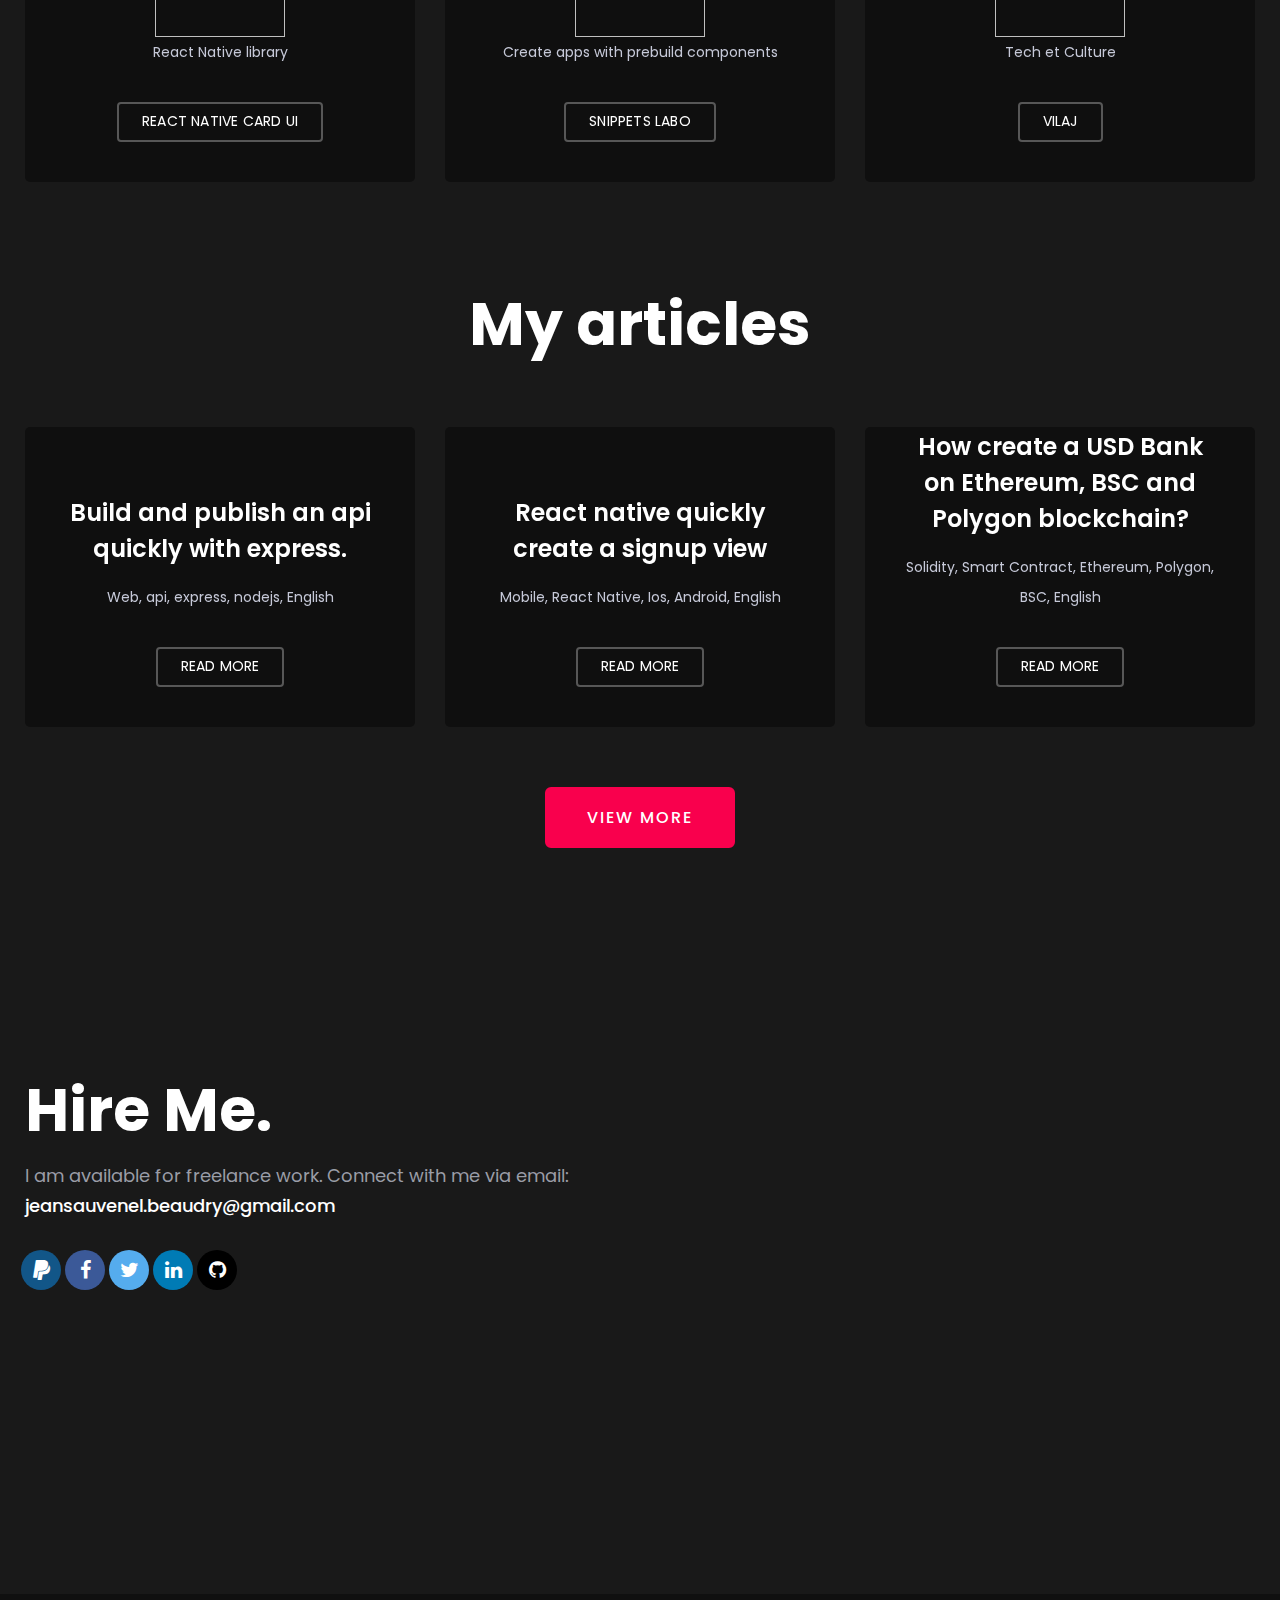
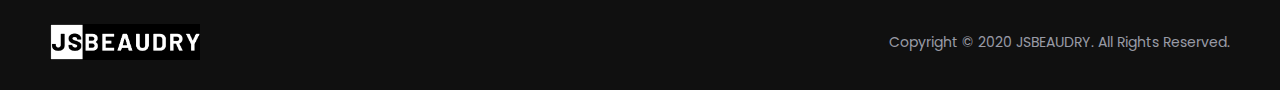
==== commit 69777be1: "Add project" ====
--- a/index.html
+++ b/index.html
@@ -516,7 +516,7 @@
                     <p>Web Development</p>
 
                     <div class="portfolio-button">
-                      <a class="rn-btn" href="https://banjdev.ht" target="blank">banjdev.com</a>
+                      <a class="rn-btn" href="https://banjdev.ht" target="blank">banjdev</a>
                     </div>
                   </div>
                 </div>
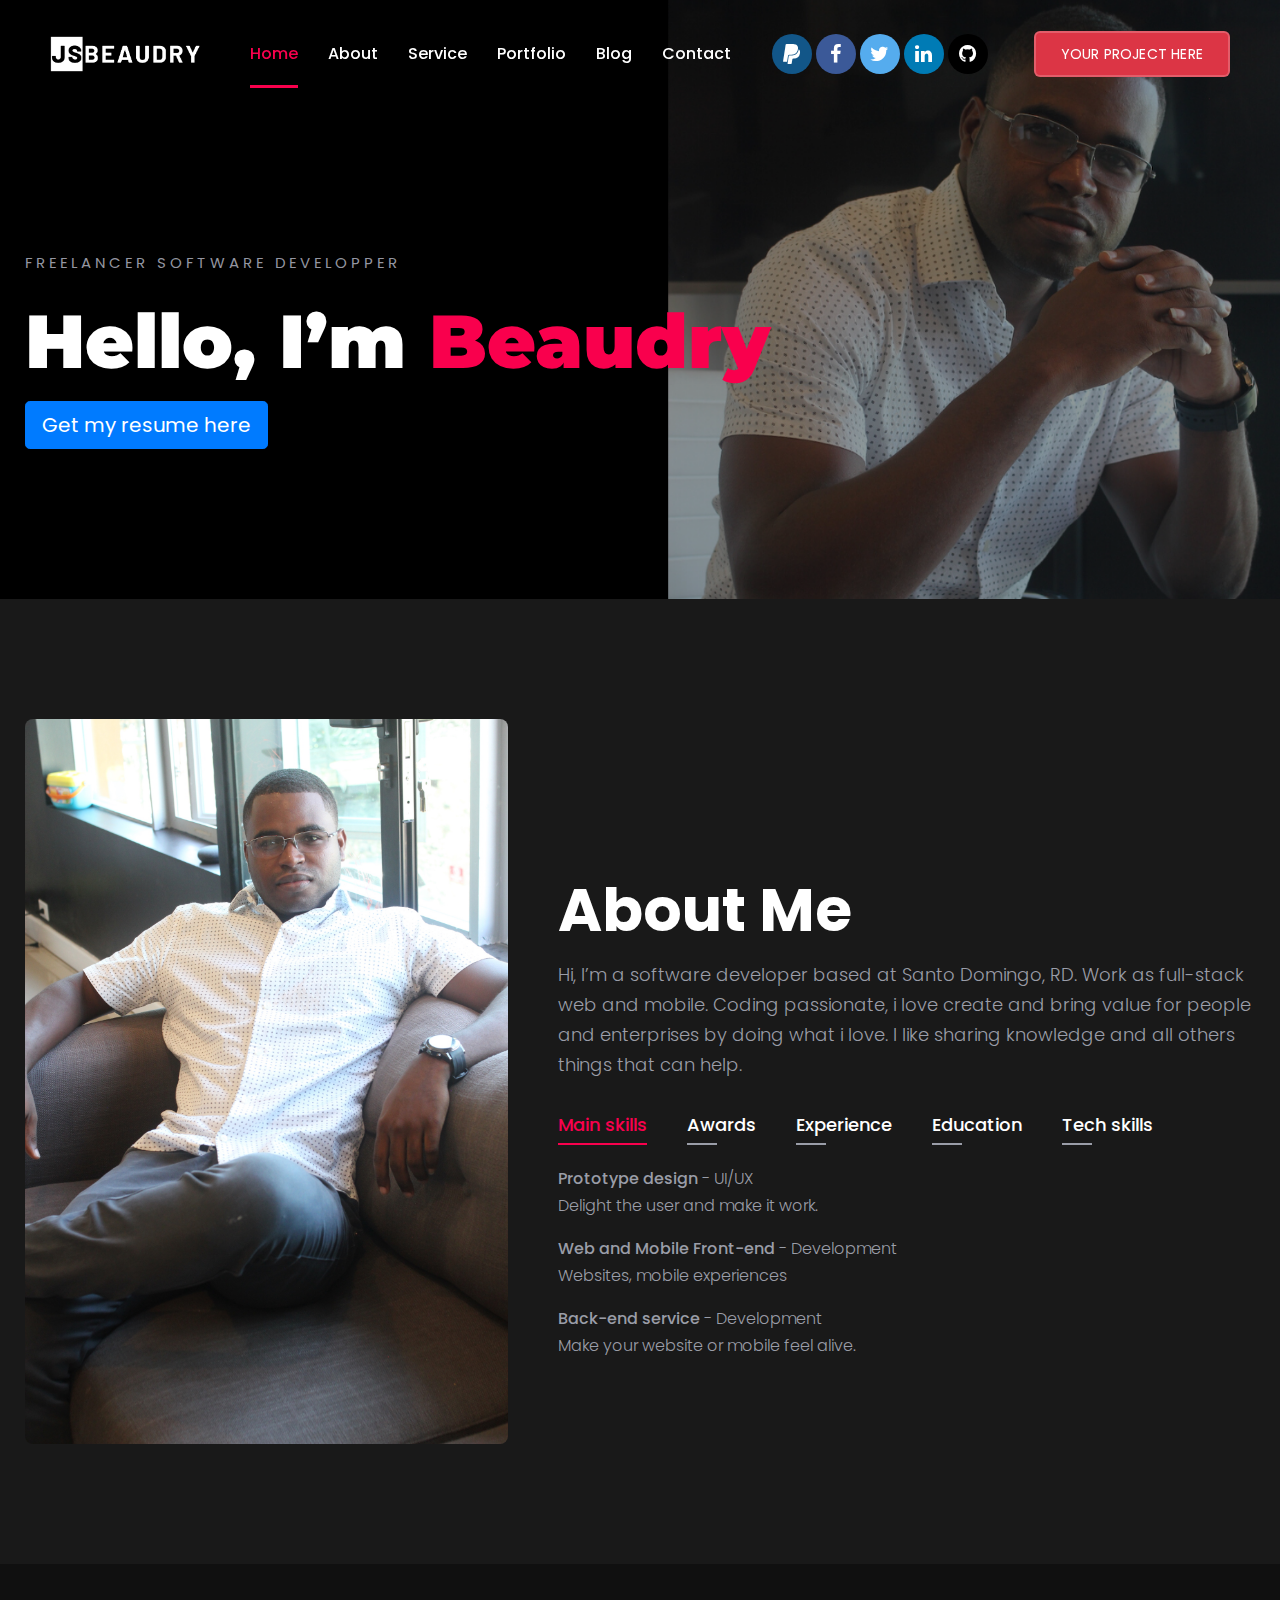
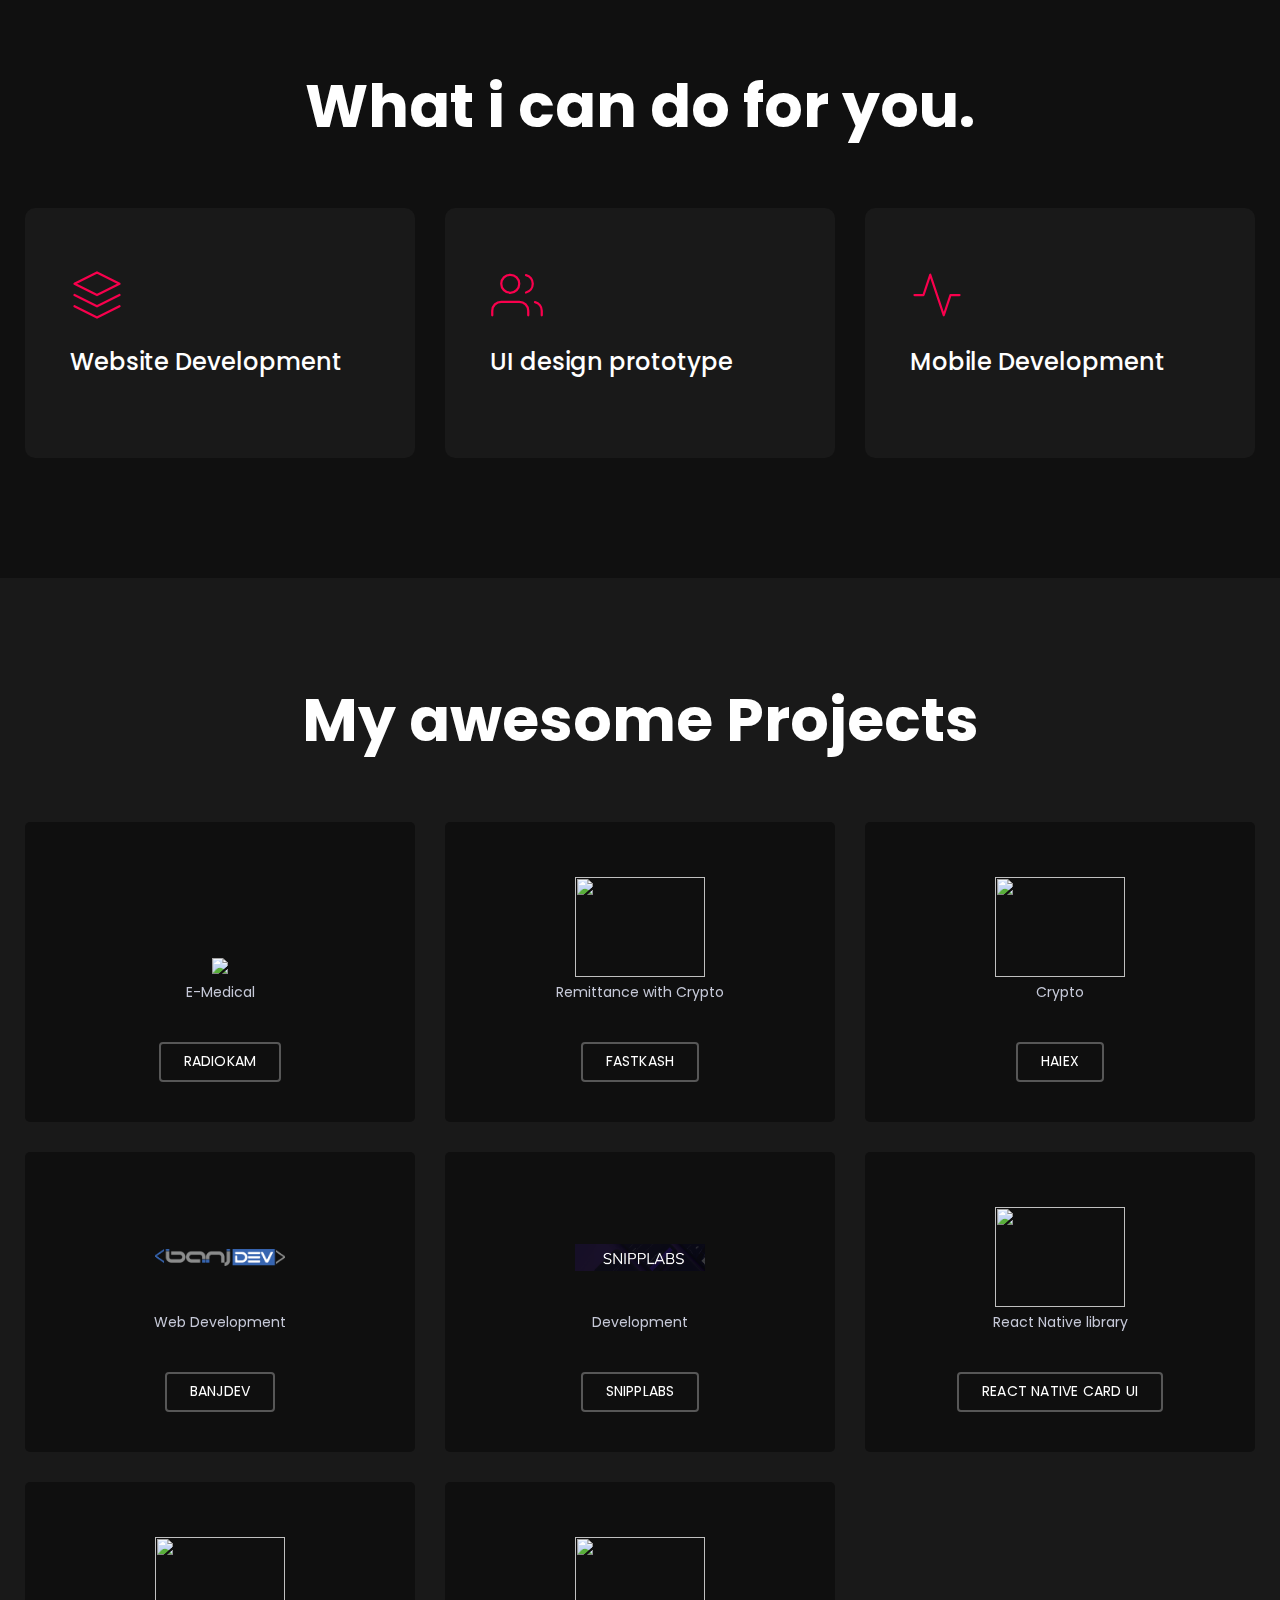
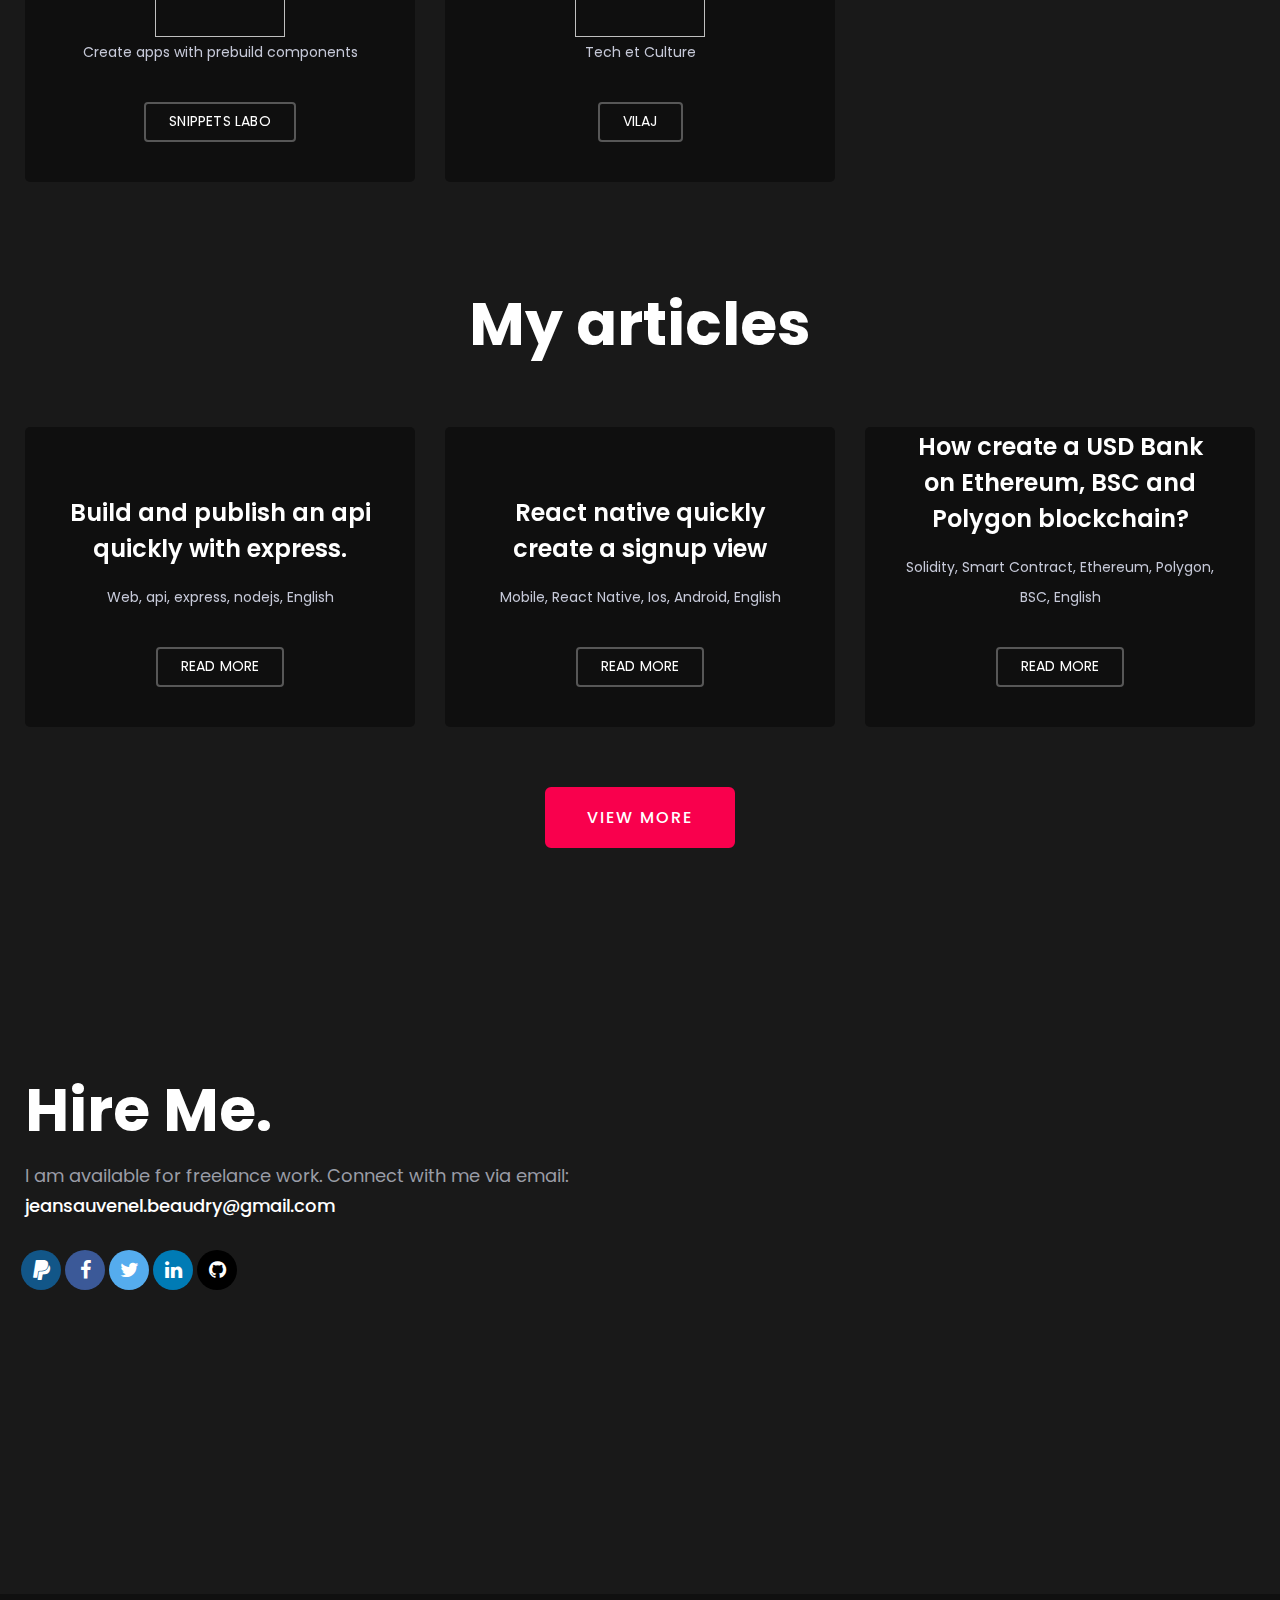
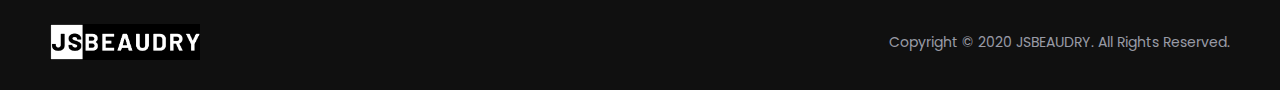
==== commit 680fc32b: "Add project" ====
--- a/index.html
+++ b/index.html
@@ -425,7 +425,7 @@
             </div>
           </div>
           <div class="row">
-             <div class="col-lg-4 col-md-6 col-sm-6 col-12 mt--30">
+             <!-- <div class="col-lg-4 col-md-6 col-sm-6 col-12 mt--30">
               <div class="portfolio text-center">
                 <div class="thumbnail-inner">
                   <div class="thumbnail"></div>
@@ -442,8 +442,7 @@
                   </div>
                 </div>
               </div>
-              <!-- End Single Portfolio  -->
-            </div>
+            </div> -->
             <div class="col-lg-4 col-md-6 col-sm-6 col-12 mt--30">
               <div class="portfolio text-center">
                 <div class="thumbnail-inner">
